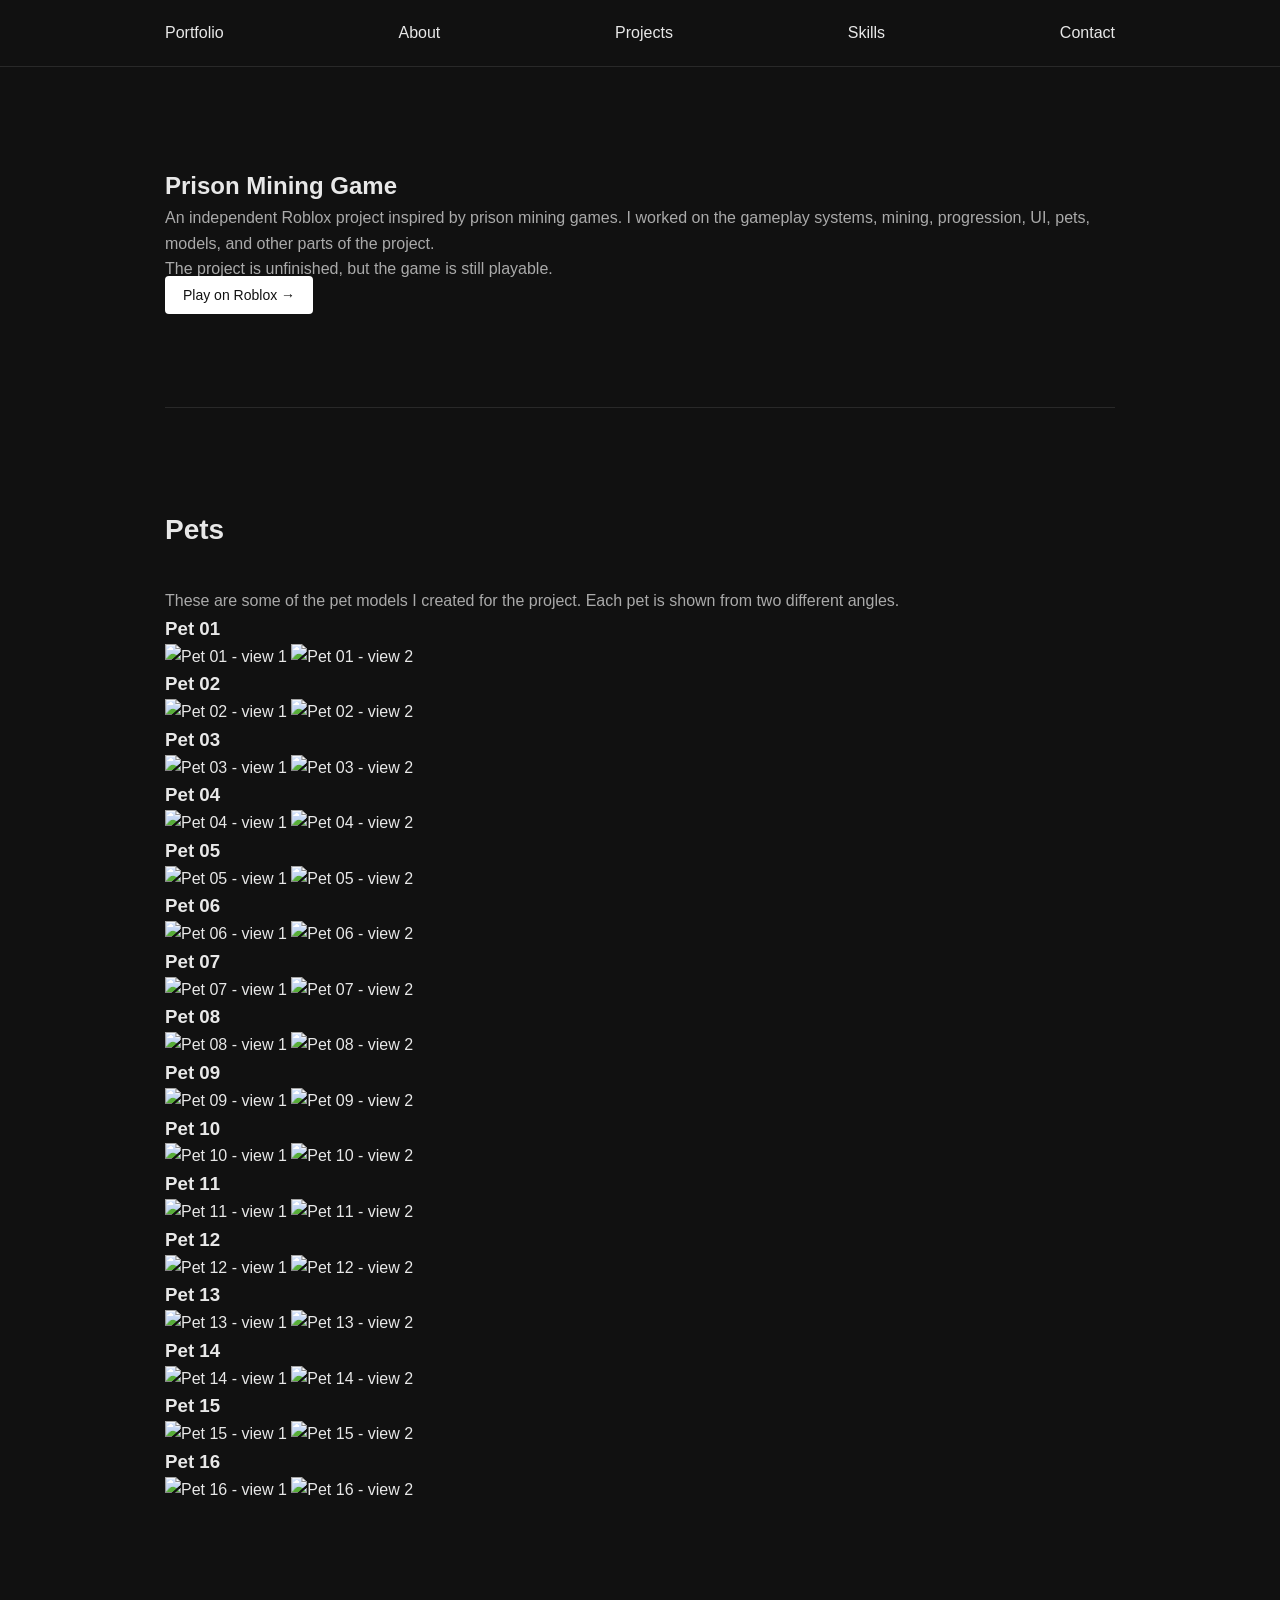
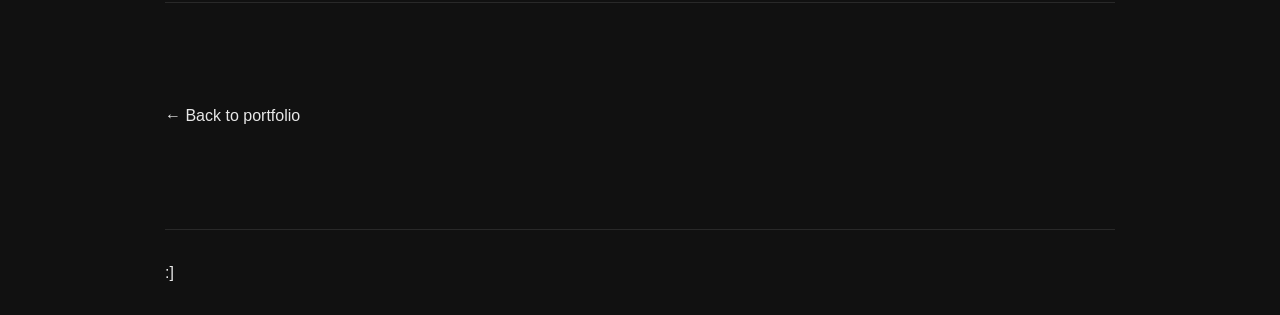
==== roblox.html @ 3dea2d11 "added roblox.html" ====
<!DOCTYPE html>
<html lang="en">
<head>
    <meta charset="UTF-8">
    <meta name="viewport" content="width=device-width, initial-scale=1.0">
    <title>Roblox Project - Aaron</title>
    <link rel="stylesheet" href="style.css">
</head>

<body>

    <header>
        <nav>
            <a href="index.html">Portfolio</a>
            <a href="index.html#about">About</a>
            <a href="index.html#projects">Projects</a>
            <a href="index.html#skills">Skills</a>
            <a href="index.html#contact">Contact</a>
        </nav>
    </header>

    <main>

        <section class="project-page">
            <h1>Prison Mining Game</h1>

            <p>
                An independent Roblox project inspired by prison mining games.
                I worked on the gameplay systems, mining, progression, UI,
                pets, models, and other parts of the project.
            </p>

            <p>
                The project is unfinished, but the game is still playable.
            </p>

            <a
                href="https://ro.blox.com/Ebh5?af_dp=roblox%3A%2F%2Fnavigation%2Fgame_details%3FgameId%3D10768466064&af_web_dp=https%3A%2F%2Fwww.roblox.com%2Fgames%2F115770962165833"
                target="_blank"
                rel="noopener noreferrer"
                class="button"
            >
                Play on Roblox →
            </a>
        </section>


        <!-- PETS -->

        <section id="pets">
            <h2>Pets</h2>

            <p>
                These are some of the pet models I created for the project.
                Each pet is shown from two different angles.
            </p>

            <div class="pet-gallery">

                <article class="pet-card">
                    <h3>Pet 01</h3>
                    <div class="pet-images">
                        <img src="images/roblox/pets/petModel1a.png" alt="Pet 01 - view 1">
                        <img src="images/roblox/pets/petModel1b.png" alt="Pet 01 - view 2">
                    </div>
                </article>

                <article class="pet-card">
                    <h3>Pet 02</h3>
                    <div class="pet-images">
                        <img src="images/roblox/pets/petModel2a.png" alt="Pet 02 - view 1">
                        <img src="images/roblox/pets/petModel2b.png" alt="Pet 02 - view 2">
                    </div>
                </article>

                <article class="pet-card">
                    <h3>Pet 03</h3>
                    <div class="pet-images">
                        <img src="images/roblox/pets/petModel3a.png" alt="Pet 03 - view 1">
                        <img src="images/roblox/pets/petModel3b.png" alt="Pet 03 - view 2">
                    </div>
                </article>

                <article class="pet-card">
                    <h3>Pet 04</h3>
                    <div class="pet-images">
                        <img src="images/roblox/pets/petModel4a.png" alt="Pet 04 - view 1">
                        <img src="images/roblox/pets/petModel4b.png" alt="Pet 04 - view 2">
                    </div>
                </article>

                <article class="pet-card">
                    <h3>Pet 05</h3>
                    <div class="pet-images">
                        <img src="images/roblox/pets/petModel5a.png" alt="Pet 05 - view 1">
                        <img src="images/roblox/pets/petModel5b.png" alt="Pet 05 - view 2">
                    </div>
                </article>

                <article class="pet-card">
                    <h3>Pet 06</h3>
                    <div class="pet-images">
                        <img src="images/roblox/pets/petModel6a.png" alt="Pet 06 - view 1">
                        <img src="images/roblox/pets/petModel6b.png" alt="Pet 06 - view 2">
                    </div>
                </article>

                <article class="pet-card">
                    <h3>Pet 07</h3>
                    <div class="pet-images">
                        <img src="images/roblox/pets/petModel7a.png" alt="Pet 07 - view 1">
                        <img src="images/roblox/pets/petModel7b.png" alt="Pet 07 - view 2">
                    </div>
                </article>

                <article class="pet-card">
                    <h3>Pet 08</h3>
                    <div class="pet-images">
                        <img src="images/roblox/pets/petModel8a.png" alt="Pet 08 - view 1">
                        <img src="images/roblox/pets/petModel8b.png" alt="Pet 08 - view 2">
                    </div>
                </article>

                <article class="pet-card">
                    <h3>Pet 09</h3>
                    <div class="pet-images">
                        <img src="images/roblox/pets/petModel9a.png" alt="Pet 09 - view 1">
                        <img src="images/roblox/pets/petModel9b.png" alt="Pet 09 - view 2">
                    </div>
                </article>

                <article class="pet-card">
                    <h3>Pet 10</h3>
                    <div class="pet-images">
                        <img src="images/roblox/pets/petModel10a.png" alt="Pet 10 - view 1">
                        <img src="images/roblox/pets/petModel10b.png" alt="Pet 10 - view 2">
                    </div>
                </article>

                <article class="pet-card">
                    <h3>Pet 11</h3>
                    <div class="pet-images">
                        <img src="images/roblox/pets/petModel11a.png" alt="Pet 11 - view 1">
                        <img src="images/roblox/pets/petModel11b.png" alt="Pet 11 - view 2">
                    </div>
                </article>

                <article class="pet-card">
                    <h3>Pet 12</h3>
                    <div class="pet-images">
                        <img src="images/roblox/pets/petModel12a.png" alt="Pet 12 - view 1">
                        <img src="images/roblox/pets/petModel12b.png" alt="Pet 12 - view 2">
                    </div>
                </article>

                <article class="pet-card">
                    <h3>Pet 13</h3>
                    <div class="pet-images">
                        <img src="images/roblox/pets/petModel13a.png" alt="Pet 13 - view 1">
                        <img src="images/roblox/pets/petModel13b.png" alt="Pet 13 - view 2">
                    </div>
                </article>

                <article class="pet-card">
                    <h3>Pet 14</h3>
                    <div class="pet-images">
                        <img src="images/roblox/pets/petModel14a.png" alt="Pet 14 - view 1">
                        <img src="images/roblox/pets/petModel14b.png" alt="Pet 14 - view 2">
                    </div>
                </article>

                <article class="pet-card">
                    <h3>Pet 15</h3>
                    <div class="pet-images">
                        <img src="images/roblox/pets/petModel15a.png" alt="Pet 15 - view 1">
                        <img src="images/roblox/pets/petModel15b.png" alt="Pet 15 - view 2">
                    </div>
                </article>

                <article class="pet-card">
                    <h3>Pet 16</h3>
                    <div class="pet-images">
                        <img src="images/roblox/pets/petModel16a.png" alt="Pet 16 - view 1">
                        <img src="images/roblox/pets/petModel16b.png" alt="Pet 16 - view 2">
                    </div>
                </article>

            </div>
        </section>

        <section class="back-link">
            <a href="index.html">← Back to portfolio</a>
        </section>

    </main>

    <footer>
        :]
    </footer>

</body>
</html>
---- style.css ----
* {
    box-sizing: border-box;
    margin: 0;
    padding: 0;
}

html {
    scroll-behavior: smooth;
}

body {
    background: #111;
    color: #e8e8e8;
    font-family: Arial, sans-serif;
    line-height: 1.6;
}

a {
    color: inherit;
    text-decoration: none;
}


/* NAVIGATION */

header {
    border-bottom: 1px solid #292929;
}

nav {
    max-width: 1000px;
    margin: auto;
    padding: 20px 25px;

    display: flex;
    justify-content: space-between;
    align-items: center;
}

.logo {
    font-size: 20px;
    font-weight: bold;
}

.nav-links {
    display: flex;
    gap: 25px;
}

.nav-links a {
    color: #aaa;
    font-size: 14px;
}

.nav-links a:hover {
    color: white;
}


/* GENERAL */

main {
    max-width: 1000px;
    margin: auto;
    padding: 0 25px;
}

section {
    padding: 100px 0;
    border-bottom: 1px solid #292929;
}

h2 {
    font-size: 28px;
    margin-bottom: 35px;
}

p {
    color: #aaa;
}


/* HERO */

.hero {
    min-height: 650px;

    display: flex;
    flex-direction: column;
    justify-content: center;

    border-bottom: 1px solid #292929;
}

.hero-content {
    display: flex;
    align-items: center;
    justify-content: space-between;
    gap: 60px;
}

.profile-picture {
    width: 220px;
    height: 220px;

    object-fit: cover;

    border-radius: 50%;
}

.small-title {
    color: #777;
    font-size: 13px;
    letter-spacing: 2px;
    margin-bottom: 15px;
}

.hero h1 {
    font-size: 64px;
    line-height: 1.1;
    margin-bottom: 25px;
}

.intro {
    max-width: 600px;
    font-size: 19px;
}

.buttons {
    display: flex;
    gap: 12px;
    margin-top: 35px;
}

.button {
    background: white;
    color: #111;

    padding: 11px 18px;
    border-radius: 4px;

    font-size: 14px;
}

.button.secondary {
    background: transparent;
    color: white;
    border: 1px solid #444;
}

.button:hover {
    opacity: 0.8;
}


/* ABOUT */

#about p {
    max-width: 700px;
    margin-bottom: 18px;
}


/* PROJECTS */

.projects {
    display: grid;
    grid-template-columns: 1fr 1fr;
    gap: 15px;
}

.project {
    border: 1px solid #292929;
    padding: 25px;
    min-height: 260px;

    display: flex;
    flex-direction: column;
}

.project:hover {
    border-color: #555;
}

.project-top {
    display: flex;
    justify-content: space-between;

    color: #666;
    font-size: 12px;
    margin-bottom: 40px;
}

.project h3 {
    font-size: 21px;
    margin-bottom: 12px;
}

.project p {
    font-size: 14px;
}

.project-links {
    margin-top: auto;
    padding-top: 25px;
}

.project-links a {
    font-size: 14px;
    color: white;
}

.project-links a:hover {
    text-decoration: underline;
}


/* SKILLS */

.skills-list {
    display: grid;
    grid-template-columns: repeat(3, 1fr);
    gap: 30px;
}

.skills-list h3 {
    font-size: 16px;
    margin-bottom: 10px;
}

.skills-list p {
    font-size: 14px;
}


/* EDUCATION */

.education-item {
    display: flex;
    justify-content: space-between;
    align-items: center;

    border: 1px solid #292929;
    padding: 25px;
}

.education-item h3 {
    margin-bottom: 5px;
}

.education-item span {
    color: #777;
    font-size: 14px;
}


/* CONTACT */

.contact-links {
    display: flex;
    gap: 25px;
    margin-top: 25px;
}

.contact-links a {
    color: #aaa;
}

.contact-links a:hover {
    color: white;
}


/* FOOTER */

footer {
    max-width: 1000px;
    margin: auto;
    padding: 30px 25px;
}

footer p {
    font-size: 13px;
    color: #555;
}


/* MOBILE */

@media (max-width: 700px) {

    .nav-links {
        display: none;
    }

    .hero {
        min-height: 550px;
    }

    .hero h1 {
        font-size: 45px;
    }

    .projects {
        grid-template-columns: 1fr;
    }

    .skills-list {
        grid-template-columns: 1fr;
    }

    .education-item {
        flex-direction: column;
        align-items: flex-start;
        gap: 10px;
    }

    .project-page {
    max-width: 900px;
    margin: 0 auto;
    padding: 80px 20px 40px;
}

.project-page h1 {
    margin-bottom: 20px;
}

.project-page p {
    max-width: 700px;
    line-height: 1.7;
}

.button {
    display: inline-block;
    margin-top: 20px;
    padding: 10px 18px;
    border: 1px solid #555;
    border-radius: 5px;
    text-decoration: none;
}

#pets {
    max-width: 1100px;
    margin: 0 auto;
    padding: 40px 20px 80px;
}

#pets > p {
    margin-bottom: 30px;
}

.pet-gallery {
    display: grid;
    grid-template-columns: repeat(2, 1fr);
    gap: 25px;
}

.pet-card {
    padding: 20px;
    border: 1px solid #333;
    border-radius: 8px;
}

.pet-card h3 {
    margin-top: 0;
    margin-bottom: 15px;
}

.pet-images {
    display: grid;
    grid-template-columns: 1fr 1fr;
    gap: 10px;
}

.pet-images img {
    width: 100%;
    display: block;
    border-radius: 5px;
}

.back-link {
    text-align: center;
    padding-bottom: 60px;
}

@media (max-width: 700px) {
    .pet-gallery {
        grid-template-columns: 1fr;
    }

    .pet-images {
        gap: 8px;
    }
}

}
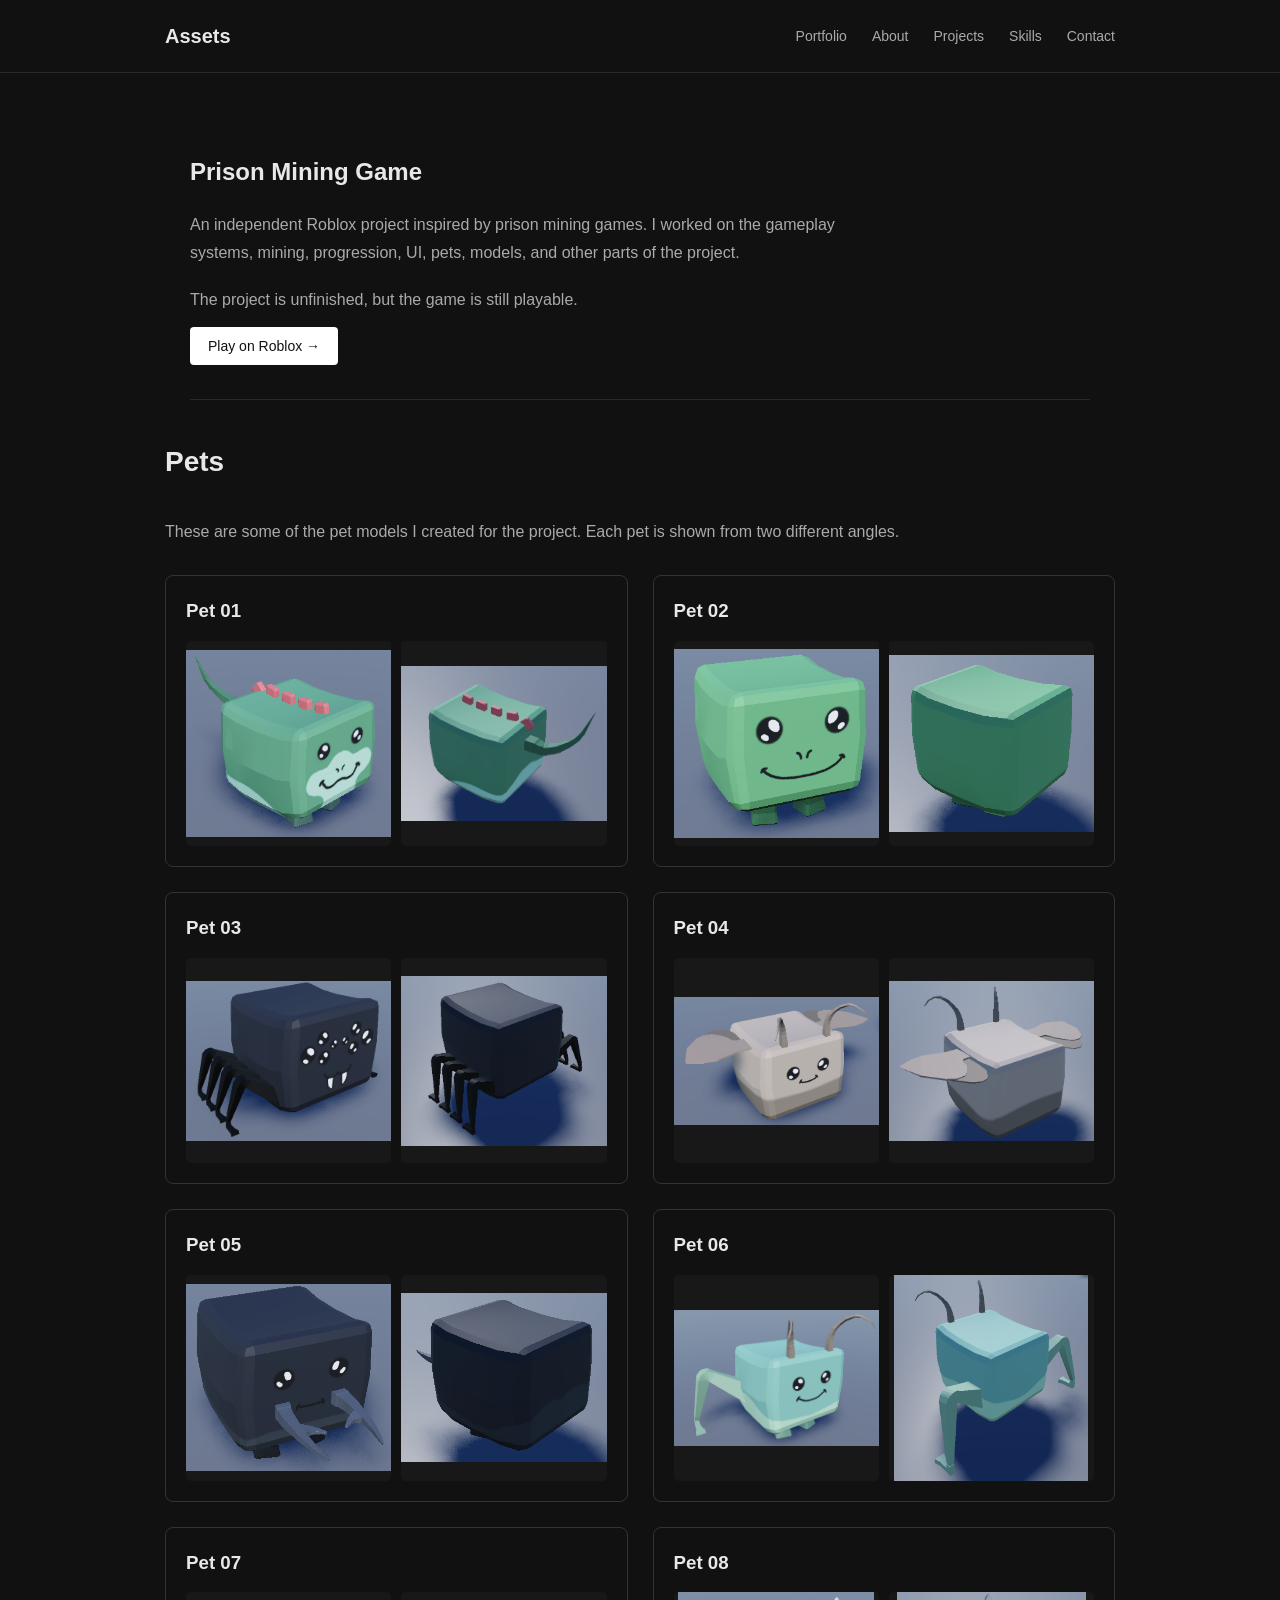
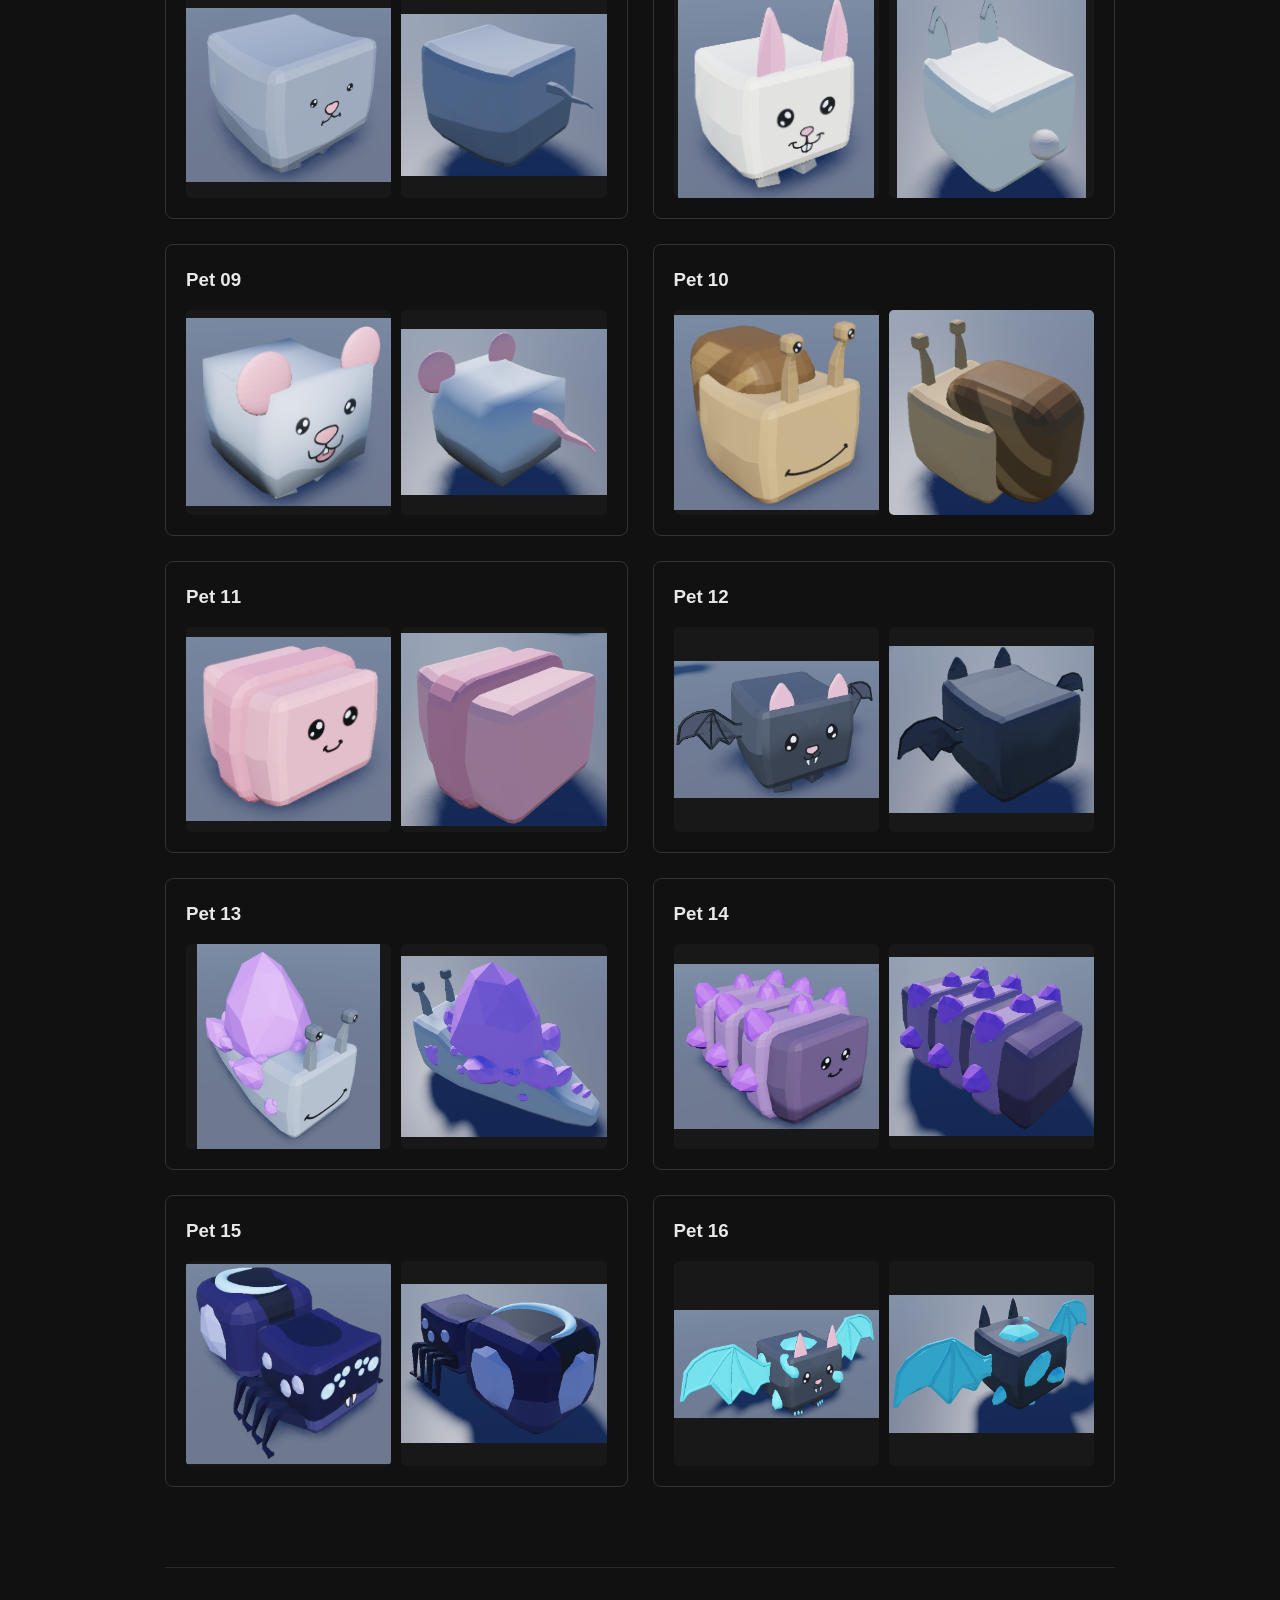
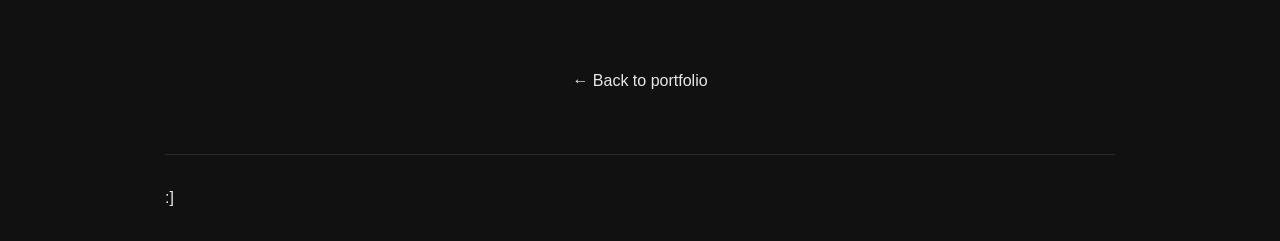
==== commit 73962e6a: "index + css fix" ====
--- a/roblox.html
+++ b/roblox.html
@@ -10,14 +10,18 @@
 <body>
 
     <header>
-        <nav>
+    <nav>
+        <a href="index.html" class="logo">Assets</a>
+
+        <div class="nav-links">
             <a href="index.html">Portfolio</a>
             <a href="index.html#about">About</a>
             <a href="index.html#projects">Projects</a>
             <a href="index.html#skills">Skills</a>
             <a href="index.html#contact">Contact</a>
-        </nav>
-    </header>
+        </div>
+    </nav>
+</header>
 
     <main>
 
--- a/style.css
+++ b/style.css
@@ -285,6 +285,72 @@
 }
 
 
+/* ROBLOX PROJECT PAGE */
+
+.project-page {
+    max-width: 900px;
+    margin: 0 auto;
+    padding: 80px 0 40px;
+}
+
+.project-page h1 {
+    margin-bottom: 20px;
+}
+
+.project-page p {
+    max-width: 700px;
+    line-height: 1.7;
+    margin-bottom: 20px;
+}
+
+#pets {
+    max-width: 1000px;
+    margin: 0 auto;
+    padding: 40px 0 80px;
+}
+
+#pets > p {
+    margin-bottom: 30px;
+}
+
+.pet-gallery {
+    display: grid;
+    grid-template-columns: repeat(2, 1fr);
+    gap: 25px;
+}
+
+.pet-card {
+    padding: 20px;
+    border: 1px solid #333;
+    border-radius: 8px;
+}
+
+.pet-card h3 {
+    margin-top: 0;
+    margin-bottom: 15px;
+}
+
+.pet-images {
+    display: grid;
+    grid-template-columns: 1fr 1fr;
+    gap: 10px;
+}
+
+.pet-images img {
+    width: 100%;
+    aspect-ratio: 1 / 1;
+    object-fit: contain;
+    display: block;
+    border-radius: 5px;
+    background: #181818;
+}
+
+.back-link {
+    text-align: center;
+    padding-bottom: 60px;
+}
+
+
 /* MOBILE */
 
 @media (max-width: 700px) {
@@ -315,75 +381,6 @@
         gap: 10px;
     }
 
-    .project-page {
-    max-width: 900px;
-    margin: 0 auto;
-    padding: 80px 20px 40px;
-}
-
-.project-page h1 {
-    margin-bottom: 20px;
-}
-
-.project-page p {
-    max-width: 700px;
-    line-height: 1.7;
-}
-
-.button {
-    display: inline-block;
-    margin-top: 20px;
-    padding: 10px 18px;
-    border: 1px solid #555;
-    border-radius: 5px;
-    text-decoration: none;
-}
-
-#pets {
-    max-width: 1100px;
-    margin: 0 auto;
-    padding: 40px 20px 80px;
-}
-
-#pets > p {
-    margin-bottom: 30px;
-}
-
-.pet-gallery {
-    display: grid;
-    grid-template-columns: repeat(2, 1fr);
-    gap: 25px;
-}
-
-.pet-card {
-    padding: 20px;
-    border: 1px solid #333;
-    border-radius: 8px;
-}
-
-.pet-card h3 {
-    margin-top: 0;
-    margin-bottom: 15px;
-}
-
-.pet-images {
-    display: grid;
-    grid-template-columns: 1fr 1fr;
-    gap: 10px;
-}
-
-.pet-images img {
-    width: 100%;
-    display: block;
-    border-radius: 5px;
-}
-
-.back-link {
-    text-align: center;
-    padding-bottom: 60px;
-}
-
-@media (max-width: 700px) {
     .pet-gallery {
         grid-template-columns: 1fr;
     }
@@ -391,6 +388,5 @@
     .pet-images {
         gap: 8px;
     }
-}
 
 }
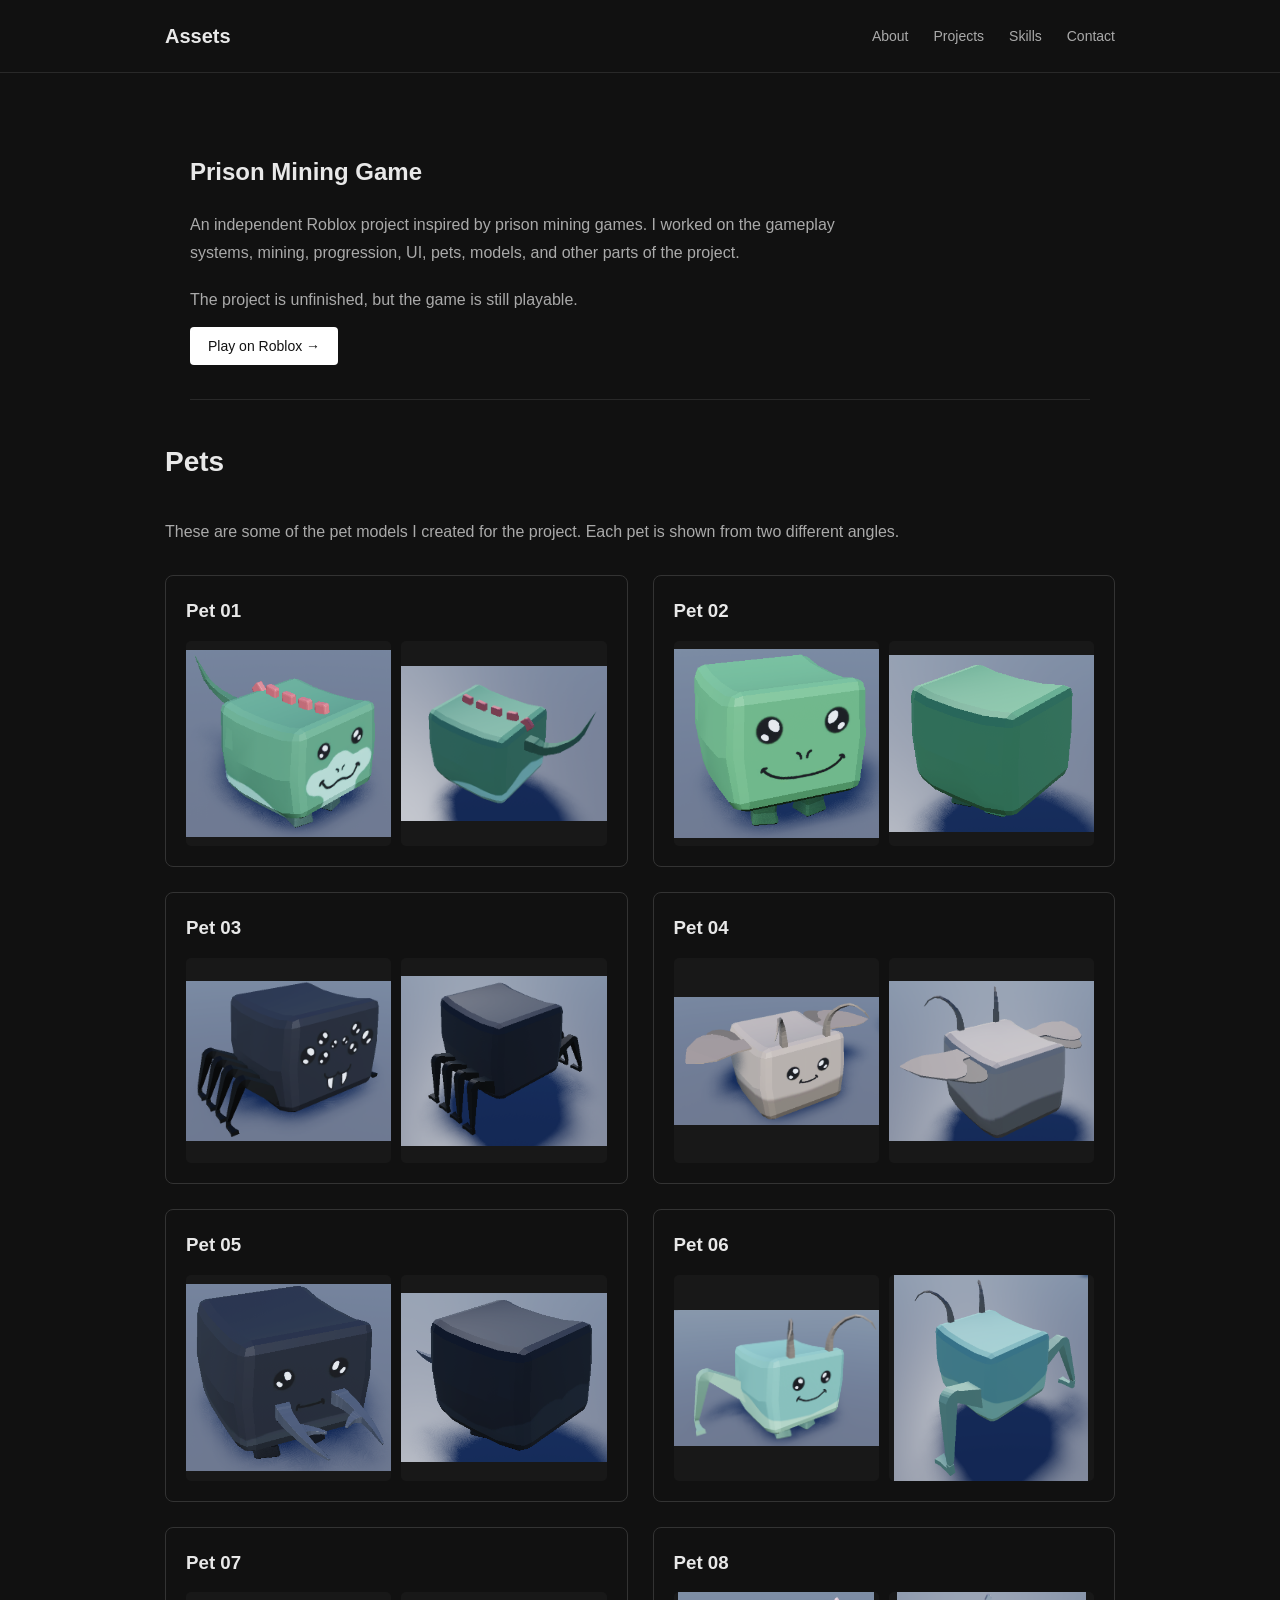
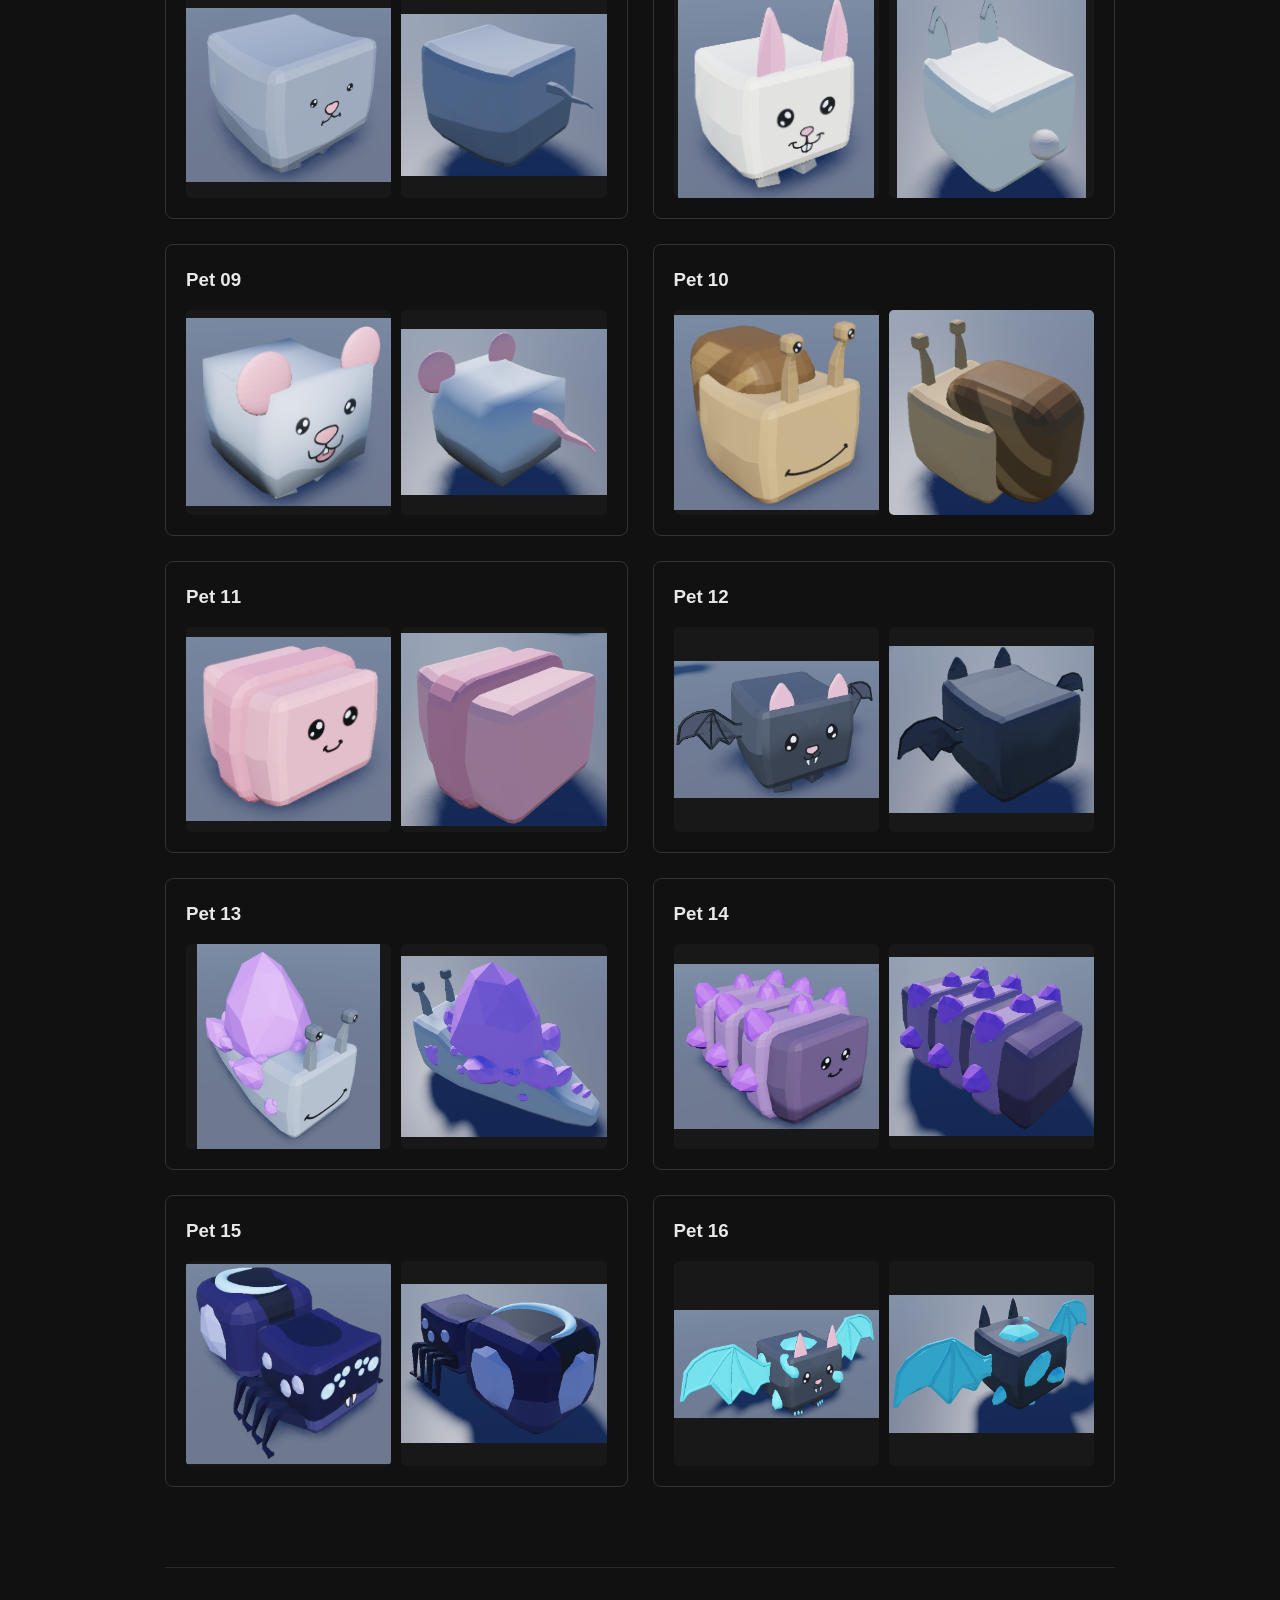
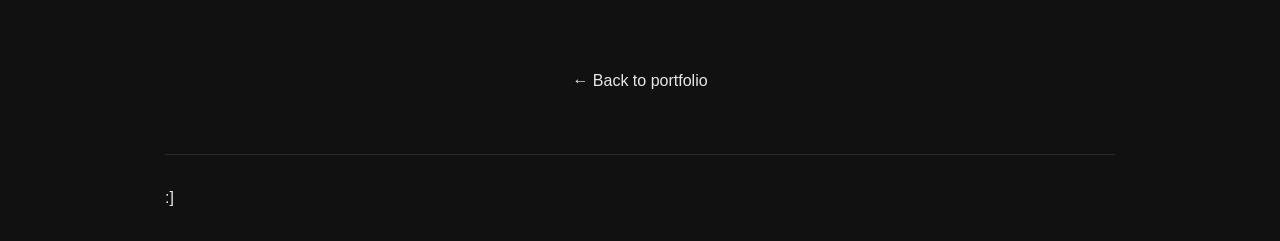
==== commit 3845c84b: "fix maybe" ====
--- a/roblox.html
+++ b/roblox.html
@@ -10,18 +10,17 @@
 <body>
 
     <header>
-    <nav>
-        <a href="index.html" class="logo">Assets</a>
-
-        <div class="nav-links">
-            <a href="index.html">Portfolio</a>
-            <a href="index.html#about">About</a>
-            <a href="index.html#projects">Projects</a>
-            <a href="index.html#skills">Skills</a>
-            <a href="index.html#contact">Contact</a>
-        </div>
-    </nav>
-</header>
+        <nav>
+            <a href="index.html" class="logo">Assets</a>
+
+            <div class="nav-links">
+                <a href="index.html#about">About</a>
+                <a href="index.html#projects">Projects</a>
+                <a href="index.html#skills">Skills</a>
+                <a href="index.html#contact">Contact</a>
+            </div>
+        </nav>
+    </header>
 
     <main>
 
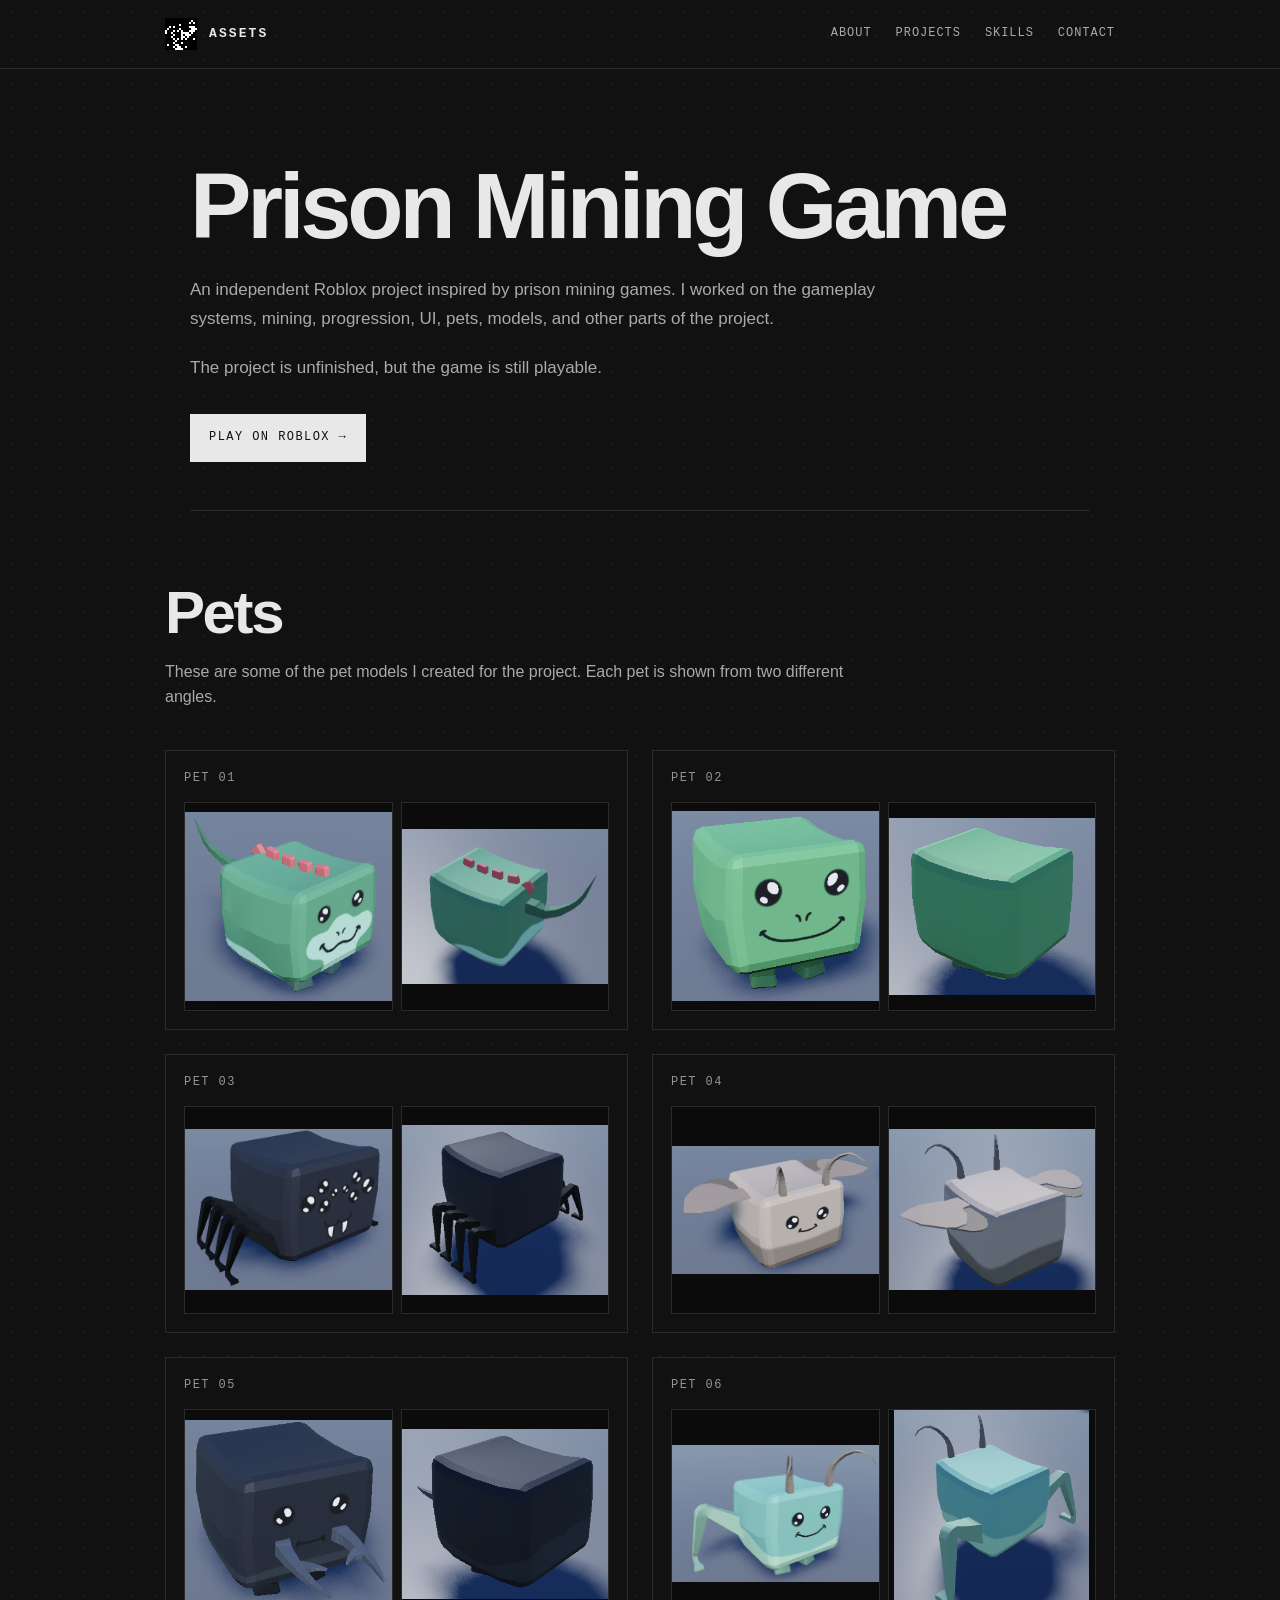
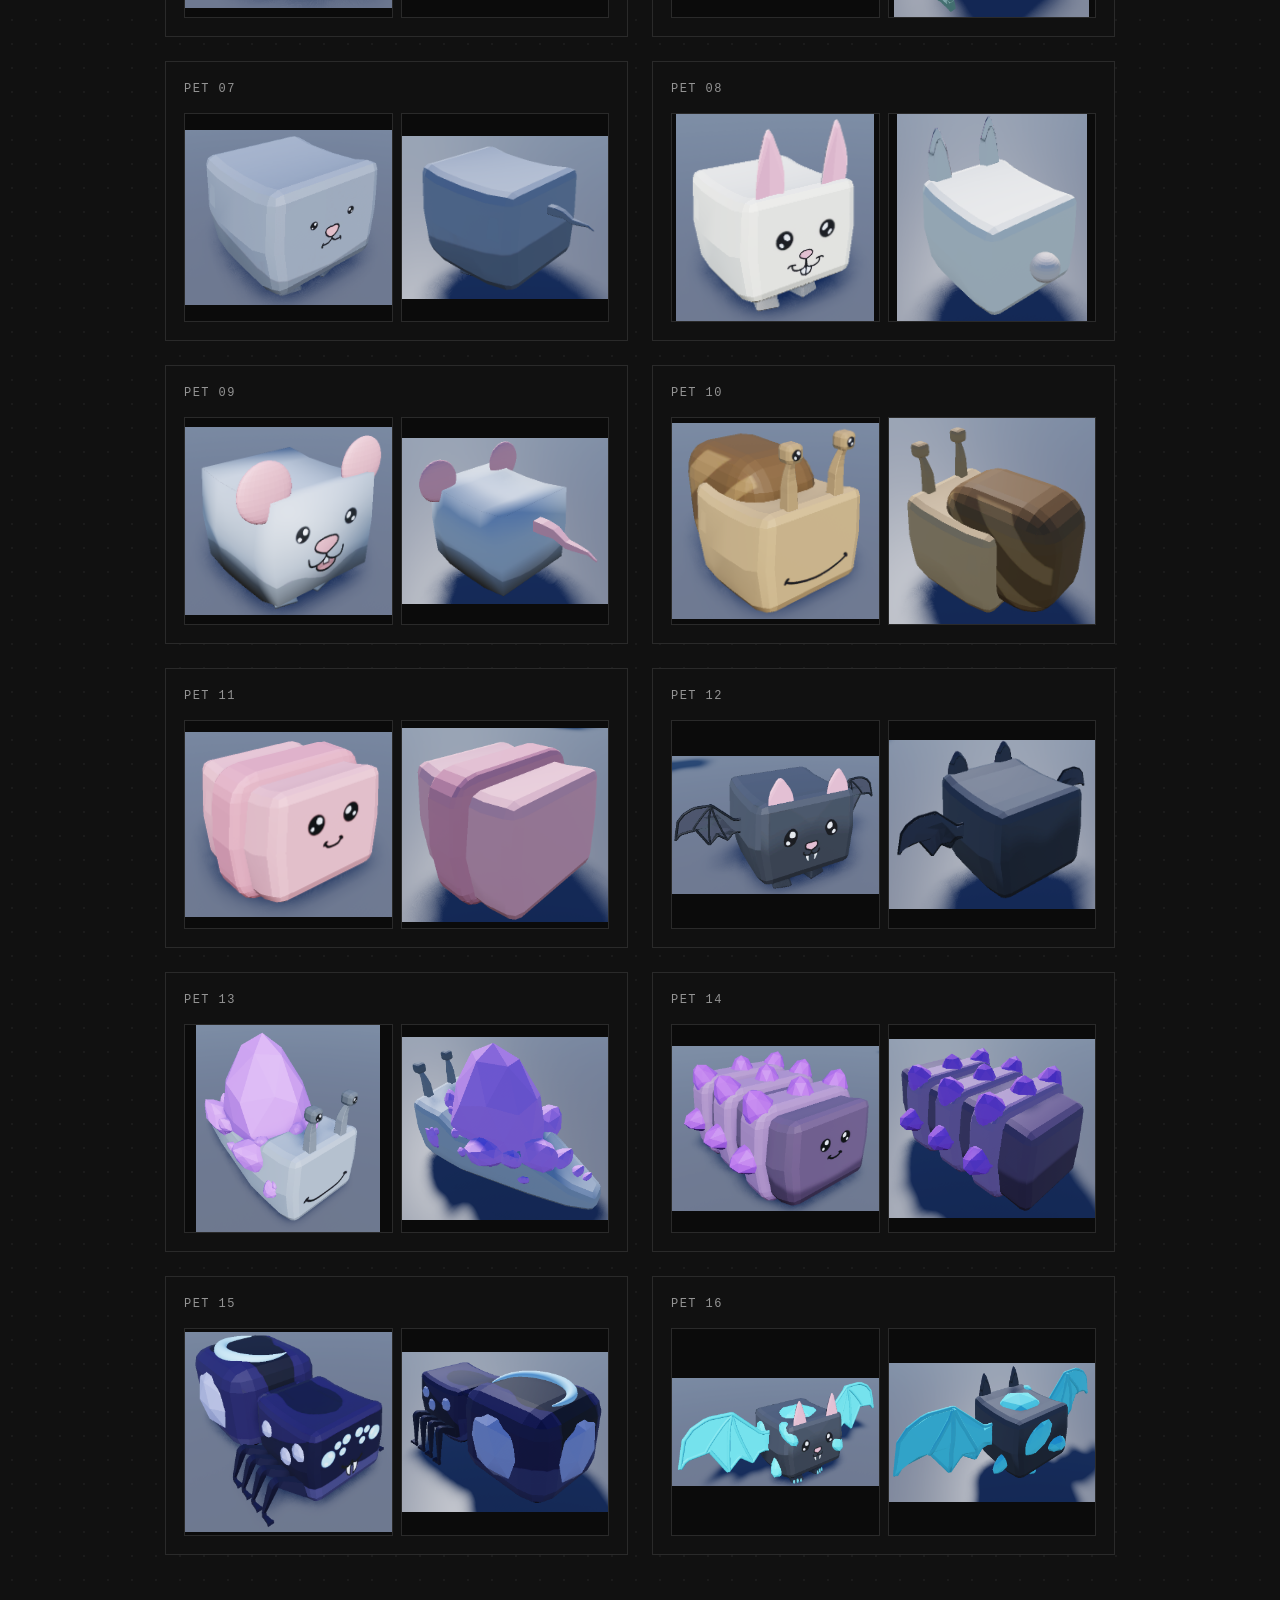
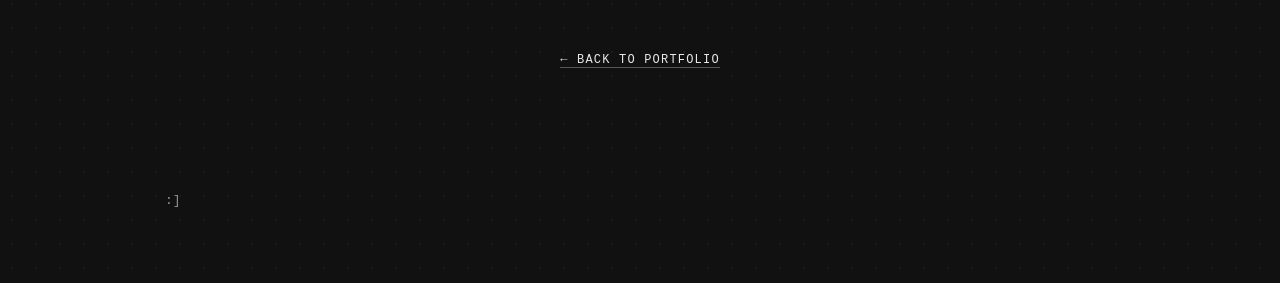
==== commit 82bf2bd0: "redesign as a seeded generative score Co-Authored-By: Claude Opus 5.5 <noreply@anthropic.com>" ====
--- a/roblox.html
+++ b/roblox.html
@@ -4,14 +4,18 @@
     <meta charset="UTF-8">
     <meta name="viewport" content="width=device-width, initial-scale=1.0">
     <title>Roblox Project - Aaron</title>
+    <script>document.documentElement.classList.add("js");</script>
     <link rel="stylesheet" href="style.css">
 </head>
 
 <body>
 
-    <header>
+    <header class="masthead">
         <nav>
-            <a href="index.html" class="logo">Assets</a>
+            <a href="index.html" class="logo">
+                <canvas class="sigil" width="16" height="16" aria-hidden="true"></canvas>
+                <span>Assets</span>
+            </a>
 
             <div class="nav-links">
                 <a href="index.html#about">About</a>
@@ -201,5 +205,7 @@
         :]
     </footer>
 
+    <script src="identity.js"></script>
+
 </body>
 </html>
--- a/style.css
+++ b/style.css
@@ -1,3 +1,24 @@
+/*
+ * SEED INSTRUMENT
+ * A monochrome score: big grotesque type, small monospace annotations,
+ * hairlines, and 1-bit graphics drawn by identity.js from one seed per visit.
+ */
+
+:root {
+    --bg: #111;
+    --fg: #e8e8e8;
+    --muted: #aaa;
+    --faint: #949494;   /* smallest text colour: 6.2:1 on --bg */
+    --line: #2a2a2a;
+    --line-strong: #555;
+
+    --mono: ui-monospace, "Cascadia Mono", "SF Mono", Menlo, Consolas, "Liberation Mono", monospace;
+    --sans: "Helvetica Neue", Helvetica, Arial, sans-serif;
+
+    --wrap: 1000px;
+    --gutter: 25px;
+}
+
 * {
     box-sizing: border-box;
     margin: 0;
@@ -8,11 +29,15 @@
     scroll-behavior: smooth;
 }
 
+/* Score paper: a faint dot grid, never brighter than #1a1a1a. */
 body {
-    background: #111;
-    color: #e8e8e8;
-    font-family: Arial, sans-serif;
+    background-color: var(--bg);
+    background-image: radial-gradient(rgba(255, 255, 255, 0.045) 1px, transparent 1.3px);
+    background-size: 24px 24px;
+    color: var(--fg);
+    font-family: var(--sans);
     line-height: 1.6;
+    -webkit-font-smoothing: antialiased;
 }
 
 a {
@@ -20,105 +45,155 @@
     text-decoration: none;
 }
 
-
-/* NAVIGATION */
-
-header {
-    border-bottom: 1px solid #292929;
+p {
+    color: var(--muted);
+}
+
+::selection {
+    background: var(--fg);
+    color: var(--bg);
+}
+
+:focus-visible {
+    outline: 2px solid var(--fg);
+    outline-offset: 3px;
+}
+
+.skip-link {
+    position: absolute;
+    z-index: 10;
+    top: 8px;
+    left: 8px;
+    padding: 8px 12px;
+    background: var(--fg);
+    color: var(--bg);
+    font-family: var(--mono);
+    font-size: 12px;
+    transform: translateY(-200%);
+}
+
+.skip-link:focus {
+    transform: none;
+}
+
+.wrap {
+    max-width: var(--wrap);
+    margin: 0 auto;
+    padding: 0 var(--gutter);
+}
+
+.idx {
+    font-family: var(--mono);
+    font-size: 12px;
+    letter-spacing: 0.08em;
+    color: var(--faint);
+}
+
+
+/* MASTHEAD */
+
+.masthead {
+    border-bottom: 1px solid var(--line);
 }
 
 nav {
-    max-width: 1000px;
+    max-width: var(--wrap);
     margin: auto;
-    padding: 20px 25px;
-
-    display: flex;
+    padding: 18px var(--gutter);
+
+    display: flex;
+    flex-wrap: wrap;
     justify-content: space-between;
     align-items: center;
+    gap: 12px 24px;
 }
 
 .logo {
-    font-size: 20px;
-    font-weight: bold;
+    display: inline-flex;
+    align-items: center;
+    gap: 12px;
+
+    font-family: var(--mono);
+    font-size: 13px;
+    font-weight: 700;
+    letter-spacing: 0.16em;
+    text-transform: uppercase;
+}
+
+.sigil {
+    display: block;
+    width: 32px;
+    height: 32px;
+    background: #000;
+    image-rendering: pixelated;
 }
 
 .nav-links {
     display: flex;
-    gap: 25px;
+    flex-wrap: wrap;
+    gap: 6px 24px;
+
+    font-family: var(--mono);
+    font-size: 12px;
+    letter-spacing: 0.08em;
+    text-transform: uppercase;
 }
 
 .nav-links a {
-    color: #aaa;
-    font-size: 14px;
+    color: var(--muted);
 }
 
 .nav-links a:hover {
-    color: white;
-}
-
-
-/* GENERAL */
-
-main {
-    max-width: 1000px;
-    margin: auto;
-    padding: 0 25px;
-}
-
-section {
-    padding: 100px 0;
-    border-bottom: 1px solid #292929;
-}
-
-h2 {
-    font-size: 28px;
-    margin-bottom: 35px;
-}
-
-p {
-    color: #aaa;
+    color: var(--fg);
+}
+
+.nav-links .idx {
+    margin-right: 7px;
+    font-size: 11px;
 }
 
 
 /* HERO */
 
 .hero {
+    position: relative;
+    isolation: isolate;
     min-height: 650px;
+    padding: 72px 0 40px;
 
     display: flex;
     flex-direction: column;
     justify-content: center;
 
-    border-bottom: 1px solid #292929;
-}
-
-.hero-content {
-    display: flex;
+    border-bottom: 1px solid var(--line);
+    overflow: hidden;
+}
+
+.hero-grid {
+    width: 100%;
+
+    display: grid;
+    grid-template-columns: minmax(0, 1fr) 230px;
     align-items: center;
-    justify-content: space-between;
     gap: 60px;
 }
 
-.profile-picture {
-    width: 220px;
-    height: 220px;
-
-    object-fit: cover;
-
-    border-radius: 50%;
-}
-
 .small-title {
-    color: #777;
-    font-size: 13px;
-    letter-spacing: 2px;
-    margin-bottom: 15px;
+    margin-bottom: 20px;
+
+    font-family: var(--mono);
+    font-size: 12px;
+    letter-spacing: 0.3em;
+    color: var(--faint);
 }
 
 .hero h1 {
-    font-size: 64px;
-    line-height: 1.1;
-    margin-bottom: 25px;
+    margin-bottom: 30px;
+
+    font-size: clamp(52px, 9vw, 128px);
+    font-weight: 700;
+    line-height: 0.88;
+    letter-spacing: -0.045em;
 }
 
 .intro {
@@ -128,72 +203,394 @@
 
 .buttons {
     display: flex;
+    flex-wrap: wrap;
     gap: 12px;
-    margin-top: 35px;
+    margin-top: 36px;
 }
 
 .button {
-    background: white;
-    color: #111;
-
-    padding: 11px 18px;
-    border-radius: 4px;
-
-    font-size: 14px;
+    display: inline-block;
+    padding: 13px 18px;
+
+    background: var(--fg);
+    color: var(--bg);
+    border: 1px solid var(--fg);
+
+    font-family: var(--mono);
+    font-size: 12px;
+    letter-spacing: 0.12em;
+    text-transform: uppercase;
+
+    transition: background 150ms ease, color 150ms ease, border-color 150ms ease;
+}
+
+.button:hover {
+    background: var(--bg);
+    color: var(--fg);
 }
 
 .button.secondary {
-    background: transparent;
-    color: white;
-    border: 1px solid #444;
-}
-
-.button:hover {
-    opacity: 0.8;
+    background: var(--bg);
+    color: var(--fg);
+    border-color: var(--line-strong);
+}
+
+.button.secondary:hover {
+    border-color: var(--fg);
+}
+
+/* Roll: a short misregistration on the headline. */
+.hero h1.is-rolling {
+    animation: misregister 320ms steps(4) 1;
+}
+
+@keyframes misregister {
+    0%   { transform: translateX(0);    clip-path: inset(0 0 0 0); }
+    25%  { transform: translateX(-4px); clip-path: inset(0 0 55% 0); }
+    50%  { transform: translateX(5px);  clip-path: inset(40% 0 0 0); }
+    75%  { transform: translateX(-2px); clip-path: inset(0 0 20% 0); }
+    100% { transform: translateX(0);    clip-path: inset(0 0 0 0); }
+}
+
+
+/* Portrait: the photo, re-printed as 1-bit by identity.js. Hover for the original. */
+
+.portrait {
+    justify-self: end;
+    width: 230px;
+}
+
+.portrait-frame {
+    position: relative;
+    aspect-ratio: 230 / 330;
+    padding: 6px;
+    background: #000;
+    border: 1px solid var(--fg);
+}
+
+/* A second, offset frame: a print slightly out of register. */
+.portrait-frame::after {
+    content: "";
+    position: absolute;
+    z-index: -1;
+    inset: -1px;
+    border: 1px solid var(--line-strong);
+    transform: translate(10px, 10px);
+}
+
+.profile-picture {
+    display: block;
+    width: 100%;
+    height: 100%;
+    object-fit: cover;
+    object-position: center 38%;
+    transition: opacity 300ms ease;
+}
+
+.portrait-dither {
+    position: absolute;
+    top: 6px;
+    left: 6px;
+    width: calc(100% - 12px);
+    height: calc(100% - 12px);
+    image-rendering: pixelated;
+    transition: opacity 300ms ease;
+}
+
+.portrait-frame.is-dithered .profile-picture {
+    opacity: 0;
+}
+
+.portrait-frame.is-dithered:hover .profile-picture {
+    opacity: 1;
+}
+
+.portrait-frame.is-dithered:hover .portrait-dither {
+    opacity: 0;
+}
+
+.portrait figcaption {
+    display: flex;
+    justify-content: space-between;
+    margin-top: 16px;
+
+    font-family: var(--mono);
+    font-size: 11px;
+    letter-spacing: 0.08em;
+    text-transform: uppercase;
+    color: var(--faint);
+}
+
+
+/* Readout: the instrument panel. */
+
+.readout {
+    width: 100%;
+    margin-top: 64px;
+
+    display: flex;
+    flex-wrap: wrap;
+    align-items: center;
+    gap: 10px 14px;
+
+    font-family: var(--mono);
+    font-size: 11px;
+    letter-spacing: 0.06em;
+    color: var(--faint);
+}
+
+.readout[hidden] {
+    display: none;
+}
+
+.identity-roll {
+    flex: none;
+    padding: 7px 12px;
+
+    background: var(--bg);
+    color: #ddd;
+    border: 1px solid var(--line-strong);
+
+    font: inherit;
+    text-transform: uppercase;
+    letter-spacing: 0.1em;
+    cursor: pointer;
+}
+
+.identity-roll:hover {
+    color: #fff;
+    border-color: var(--fg);
+}
+
+.identity-seed,
+.readout-data {
+    min-width: 0;
+    padding: 2px 6px;
+    background: rgba(17, 17, 17, 0.88);
+    white-space: nowrap;
+    overflow: hidden;
+    text-overflow: ellipsis;
+}
+
+.identity-seed {
+    color: var(--muted);
+}
+
+
+/* Generative banner (identity.js). Text sits on at most ~8% white. */
+
+.identity {
+    position: absolute;
+    z-index: -1;
+    inset: 0;
+    overflow: hidden;
+    pointer-events: none;
+}
+
+.identity-canvas {
+    position: absolute;
+    top: 0;
+    left: 0;
+    opacity: 0.22;
+    image-rendering: pixelated;
+}
+
+/* First gradient: fades the banner's top and bottom edges into the page.
+   Second: dims the art to about 8% white behind the content column, so that
+   text stays at WCAG AA even on top of a solid block of lit pixels. */
+.identity-scrim {
+    position: absolute;
+    inset: 0;
+    background:
+        linear-gradient(
+            rgb(17, 17, 17),
+            rgba(17, 17, 17, 0) 15%,
+            rgba(17, 17, 17, 0) 80%,
+            rgb(17, 17, 17)
+        ),
+        linear-gradient(
+            to right,
+            rgba(17, 17, 17, 0),
+            rgba(17, 17, 17, 0.65) calc(50% - 500px),
+            rgba(17, 17, 17, 0.65) calc(50% + 500px),
+            rgba(17, 17, 17, 0)
+        );
+}
+
+
+/* SECTIONS */
+
+.section {
+    padding: 120px 0;
+    border-bottom: 1px solid var(--line);
+}
+
+.section-head {
+    display: grid;
+    grid-template-columns: auto minmax(0, 1fr);
+    align-items: end;
+    gap: 0 18px;
+    margin-bottom: 56px;
+}
+
+.section-head .idx {
+    padding-bottom: 0.9em;
+}
+
+.section-head h2 {
+    font-size: clamp(44px, 7.5vw, 92px);
+    font-weight: 700;
+    line-height: 0.9;
+    letter-spacing: -0.045em;
+}
+
+/* A strip of 1-bit noise under each heading. */
+.rule {
+    grid-column: 1 / -1;
+    display: block;
+    width: 100%;
+    height: 9px;
+    margin-top: 22px;
+    opacity: 0.55;
+    image-rendering: pixelated;
 }
 
 
 /* ABOUT */
 
-#about p {
-    max-width: 700px;
-    margin-bottom: 18px;
-}
-
-
-/* PROJECTS */
+.about-grid {
+    display: grid;
+    grid-template-columns: minmax(0, 1fr) 250px;
+    gap: 64px;
+}
+
+.about-body p {
+    max-width: 640px;
+    margin-bottom: 20px;
+    font-size: 17px;
+}
+
+.about-body p:first-child {
+    margin-bottom: 32px;
+    font-size: 23px;
+    line-height: 1.45;
+    letter-spacing: -0.01em;
+    color: var(--fg);
+}
+
+.marginalia {
+    align-self: start;
+    padding-top: 14px;
+    border-top: 1px solid var(--fg);
+
+    font-family: var(--mono);
+    font-size: 11px;
+    letter-spacing: 0.06em;
+    text-transform: uppercase;
+}
+
+.marginalia-title {
+    margin-bottom: 10px;
+    color: var(--faint);
+}
+
+.marginalia dl {
+    margin-bottom: 28px;
+}
+
+.marginalia dl div {
+    display: flex;
+    justify-content: space-between;
+    gap: 12px;
+    padding: 7px 0;
+    border-bottom: 1px dashed var(--line-strong);
+}
+
+.marginalia dt {
+    color: var(--faint);
+}
+
+.marginalia dd {
+    color: var(--fg);
+    text-align: right;
+}
+
+
+/* PROJECTS: plates, each with its own generated sigil. */
 
 .projects {
     display: grid;
     grid-template-columns: 1fr 1fr;
-    gap: 15px;
+    gap: 72px 24px;
+    padding-bottom: 56px;
+}
+
+.project:nth-child(even) {
+    transform: translateY(56px);
 }
 
 .project {
-    border: 1px solid #292929;
-    padding: 25px;
-    min-height: 260px;
-
     display: flex;
     flex-direction: column;
-}
-
-.project:hover {
-    border-color: #555;
+    background: var(--bg);
+    border: 1px solid var(--line);
+    transition: border-color 200ms ease;
+}
+
+.project:hover,
+.project:focus-within {
+    border-color: #777;
+}
+
+.glyph {
+    display: none;
+    width: 100%;
+    aspect-ratio: 2 / 1;
+    background: #0b0b0b;
+    border-bottom: 1px solid var(--line);
+    image-rendering: pixelated;
+}
+
+.js .glyph {
+    display: block;
+}
+
+.project-body {
+    flex: 1;
+    display: flex;
+    flex-direction: column;
+    padding: 22px 24px 24px;
 }
 
 .project-top {
     display: flex;
     justify-content: space-between;
-
-    color: #666;
-    font-size: 12px;
-    margin-bottom: 40px;
+    align-items: baseline;
+    gap: 16px;
+    margin-bottom: 26px;
+
+    font-family: var(--mono);
+    font-size: 11px;
+    letter-spacing: 0.08em;
+    text-transform: uppercase;
+    color: var(--faint);
+}
+
+.project-top span:first-child {
+    font-size: 30px;
+    letter-spacing: -0.02em;
+    color: var(--fg);
+}
+
+.project-top span:last-child {
+    text-align: right;
 }
 
 .project h3 {
-    font-size: 21px;
     margin-bottom: 12px;
+    font-size: 26px;
+    line-height: 1.1;
+    letter-spacing: -0.02em;
 }
 
 .project p {
@@ -202,183 +599,466 @@
 
 .project-links {
     margin-top: auto;
-    padding-top: 25px;
+    padding-top: 26px;
+
+    display: flex;
+    flex-wrap: wrap;
+    gap: 8px 22px;
+
+    font-family: var(--mono);
+    font-size: 12px;
+    letter-spacing: 0.06em;
+    text-transform: uppercase;
 }
 
 .project-links a {
-    font-size: 14px;
-    color: white;
+    color: var(--fg);
+    border-bottom: 1px solid var(--line-strong);
 }
 
 .project-links a:hover {
-    text-decoration: underline;
-}
-
-
-/* SKILLS */
+    border-color: var(--fg);
+}
+
+
+/* SKILLS: every word gets its own barcode, derived from its letters. */
 
 .skills-list {
     display: grid;
     grid-template-columns: repeat(3, 1fr);
-    gap: 30px;
+    gap: 40px;
 }
 
 .skills-list h3 {
-    font-size: 16px;
-    margin-bottom: 10px;
-}
-
-.skills-list p {
-    font-size: 14px;
+    margin-bottom: 18px;
+
+    font-family: var(--mono);
+    font-size: 12px;
+    font-weight: 400;
+    letter-spacing: 0.12em;
+    text-transform: uppercase;
+    color: var(--faint);
+}
+
+/* A blinking block cursor: still learning. */
+.learning h3::after {
+    content: "";
+    display: inline-block;
+    width: 8px;
+    height: 12px;
+    margin-left: 6px;
+    vertical-align: -1px;
+    background: var(--fg);
+    animation: blink 1.1s steps(1) infinite;
+}
+
+@keyframes blink {
+    50% { opacity: 0; }
+}
+
+.tags {
+    list-style: none;
+    display: flex;
+    flex-wrap: wrap;
+    gap: 10px;
+}
+
+.tags li {
+    position: relative;
+    padding: 6px 10px 15px;
+    border: 1px solid var(--line);
+    font-size: 15px;
+}
+
+.tags li::after {
+    content: "";
+    position: absolute;
+    left: 10px;
+    right: 10px;
+    bottom: 5px;
+    height: 5px;
+    background: var(--code, none);
+    opacity: 0.7;
 }
 
 
 /* EDUCATION */
 
 .education-item {
+    display: grid;
+    grid-template-columns: minmax(0, 1fr) auto;
+    align-items: end;
+    gap: 8px 24px;
+    padding: 28px;
+    border: 1px solid var(--line);
+    background: var(--bg);
+}
+
+.education-item h3 {
+    margin-bottom: 8px;
+    font-size: clamp(26px, 4vw, 40px);
+    line-height: 1;
+    letter-spacing: -0.03em;
+}
+
+.education-item > span {
+    font-family: var(--mono);
+    font-size: 13px;
+    color: var(--faint);
+}
+
+.timeline {
+    grid-column: 1 / -1;
+    display: none;
+    margin-top: 28px;
+}
+
+.js .timeline {
+    display: block;
+}
+
+.timeline-canvas {
+    display: block;
+    width: 100%;
+    height: 9px;
+    image-rendering: pixelated;
+}
+
+.timeline-labels {
+    position: relative;
+    height: 22px;
+    margin-top: 8px;
+
+    font-family: var(--mono);
+    font-size: 10px;
+    letter-spacing: 0.08em;
+    text-transform: uppercase;
+    color: var(--faint);
+}
+
+.timeline-labels span {
+    position: absolute;
+    top: 0;
+    white-space: nowrap;
+}
+
+.timeline-labels .now {
+    color: var(--fg);
+    transform: translateX(-100%);
+}
+
+
+/* CONTACT */
+
+.contact-intro {
+    margin-bottom: 32px;
+    font-size: 17px;
+}
+
+.contact-links {
+    display: flex;
+    flex-direction: column;
+    border-top: 1px solid var(--line);
+}
+
+.contact-links a {
     display: flex;
     justify-content: space-between;
-    align-items: center;
-
-    border: 1px solid #292929;
-    padding: 25px;
-}
-
-.education-item h3 {
-    margin-bottom: 5px;
-}
-
-.education-item span {
-    color: #777;
-    font-size: 14px;
-}
-
-
-/* CONTACT */
-
-.contact-links {
-    display: flex;
-    gap: 25px;
-    margin-top: 25px;
-}
-
-.contact-links a {
-    color: #aaa;
-}
-
-.contact-links a:hover {
-    color: white;
+    align-items: baseline;
+    gap: 16px;
+    padding: 22px 10px;
+    border-bottom: 1px solid var(--line);
+
+    font-size: clamp(30px, 6vw, 60px);
+    font-weight: 700;
+    line-height: 1;
+    letter-spacing: -0.035em;
+
+    transition: background 150ms ease, color 150ms ease, padding 200ms ease;
+}
+
+.contact-links a:hover,
+.contact-links a:focus-visible {
+    padding-left: 22px;
+    background: var(--fg);
+    color: var(--bg);
+}
+
+.contact-links .meta {
+    font-family: var(--mono);
+    font-size: 11px;
+    font-weight: 400;
+    letter-spacing: 0.08em;
+    text-transform: uppercase;
+    color: var(--faint);
+}
+
+.contact-links a:hover .meta,
+.contact-links a:focus-visible .meta {
+    color: #3a3a3a;
+}
+
+.contact-links > span {
+    padding: 18px 10px;
+    font-family: var(--mono);
+    font-size: 13px;
+    color: var(--faint);
 }
 
 
 /* FOOTER */
 
 footer {
-    max-width: 1000px;
+    max-width: var(--wrap);
     margin: auto;
-    padding: 30px 25px;
+    padding: 48px var(--gutter) 72px;
+
+    display: flex;
+    flex-wrap: wrap;
+    justify-content: space-between;
+    align-items: flex-end;
+    gap: 16px;
+
+    font-family: var(--mono);
+    font-size: 13px;
+    color: var(--faint);
 }
 
 footer p {
-    font-size: 13px;
-    color: #555;
+    font-size: 56px;
+    line-height: 1;
+    color: var(--fg);
+}
+
+.footer-seed {
+    font-size: 11px;
+    letter-spacing: 0.06em;
+    text-transform: uppercase;
+}
+
+.footer-seed[hidden] {
+    display: none;
+}
+
+
+/* Fixed coordinate readout, only where the margins are wide enough. */
+
+.scroll-readout {
+    position: fixed;
+    z-index: 5;
+    right: 16px;
+    bottom: 16px;
+    display: none;
+    padding: 6px 10px;
+
+    background: rgba(17, 17, 17, 0.92);
+    border: 1px solid var(--line);
+
+    font-family: var(--mono);
+    font-size: 11px;
+    letter-spacing: 0.06em;
+    text-transform: uppercase;
+    color: var(--faint);
+}
+
+@media (min-width: 1400px) {
+    .scroll-readout:not([hidden]) {
+        display: block;
+    }
 }
 
 
 /* ROBLOX PROJECT PAGE */
+
+main:not(.score) {
+    max-width: var(--wrap);
+    margin: auto;
+    padding: 0 var(--gutter);
+}
 
 .project-page {
     max-width: 900px;
     margin: 0 auto;
-    padding: 80px 0 40px;
+    padding: 96px 0 48px;
+    border-bottom: 1px solid var(--line);
 }
 
 .project-page h1 {
-    margin-bottom: 20px;
+    margin-bottom: 28px;
+    font-size: clamp(44px, 7.5vw, 92px);
+    line-height: 0.9;
+    letter-spacing: -0.045em;
 }
 
 .project-page p {
     max-width: 700px;
+    margin-bottom: 20px;
+    font-size: 17px;
     line-height: 1.7;
-    margin-bottom: 20px;
+}
+
+.project-page .button {
+    margin-top: 12px;
 }
 
 #pets {
     max-width: 1000px;
     margin: 0 auto;
-    padding: 40px 0 80px;
+    padding: 72px 0 96px;
+}
+
+#pets h2 {
+    margin-bottom: 16px;
+    font-size: clamp(36px, 5vw, 60px);
+    line-height: 1;
+    letter-spacing: -0.04em;
 }
 
 #pets > p {
-    margin-bottom: 30px;
+    max-width: 700px;
+    margin-bottom: 40px;
 }
 
 .pet-gallery {
     display: grid;
     grid-template-columns: repeat(2, 1fr);
-    gap: 25px;
+    gap: 24px;
 }
 
 .pet-card {
-    padding: 20px;
-    border: 1px solid #333;
-    border-radius: 8px;
+    padding: 18px;
+    background: var(--bg);
+    border: 1px solid var(--line);
 }
 
 .pet-card h3 {
-    margin-top: 0;
-    margin-bottom: 15px;
+    margin-bottom: 14px;
+
+    font-family: var(--mono);
+    font-size: 12px;
+    font-weight: 400;
+    letter-spacing: 0.12em;
+    text-transform: uppercase;
+    color: var(--faint);
 }
 
 .pet-images {
     display: grid;
     grid-template-columns: 1fr 1fr;
-    gap: 10px;
+    gap: 8px;
 }
 
 .pet-images img {
+    display: block;
     width: 100%;
     aspect-ratio: 1 / 1;
     object-fit: contain;
-    display: block;
-    border-radius: 5px;
-    background: #181818;
+    background: #0b0b0b;
+    border: 1px solid var(--line);
 }
 
 .back-link {
+    padding: 0 0 72px;
     text-align: center;
-    padding-bottom: 60px;
+
+    font-family: var(--mono);
+    font-size: 12px;
+    letter-spacing: 0.1em;
+    text-transform: uppercase;
+}
+
+.back-link a {
+    border-bottom: 1px solid var(--line-strong);
+}
+
+.back-link a:hover {
+    border-color: var(--fg);
 }
 
 
 /* MOBILE */
 
+@media (max-width: 860px) {
+
+    .about-grid {
+        grid-template-columns: 1fr;
+        gap: 40px;
+    }
+
+    .marginalia {
+        max-width: 420px;
+    }
+
+}
+
 @media (max-width: 700px) {
 
+    :root {
+        --gutter: 20px;
+    }
+
     .nav-links {
+        gap: 6px 16px;
+        font-size: 11px;
+    }
+
+    .nav-links .idx {
         display: none;
     }
 
     .hero {
         min-height: 550px;
-    }
-
-    .hero h1 {
-        font-size: 45px;
+        padding-top: 56px;
+    }
+
+    .hero-grid {
+        grid-template-columns: 1fr;
+        gap: 56px;
+    }
+
+    .portrait {
+        justify-self: center;
+    }
+
+    .readout {
+        margin-top: 56px;
+    }
+
+    .section {
+        padding: 88px 0;
+    }
+
+    .section-head {
+        margin-bottom: 40px;
+    }
+
+    .about-body p:first-child {
+        font-size: 20px;
     }
 
     .projects {
         grid-template-columns: 1fr;
+        gap: 24px;
+        padding-bottom: 0;
+    }
+
+    .project:nth-child(even) {
+        transform: none;
     }
 
     .skills-list {
         grid-template-columns: 1fr;
+        gap: 36px;
     }
 
     .education-item {
-        flex-direction: column;
-        align-items: flex-start;
-        gap: 10px;
+        grid-template-columns: 1fr;
+        padding: 22px;
+    }
+
+    .contact-links a {
+        padding-left: 4px;
+        padding-right: 4px;
     }
 
     .pet-gallery {
@@ -389,4 +1069,44 @@
         gap: 8px;
     }
 
-}+}
+
+
+/* ACCESSIBILITY */
+
+@media (prefers-reduced-motion: reduce) {
+
+    html {
+        scroll-behavior: auto;
+    }
+
+    *,
+    *::before,
+    *::after {
+        animation: none !important;
+        transition: none !important;
+    }
+
+}
+
+/* System colours replace ours here: drop the art, keep the photo. */
+@media (forced-colors: active), print {
+
+    .identity,
+    .readout,
+    .sigil,
+    .glyph,
+    .rule,
+    .timeline,
+    .portrait-dither,
+    .portrait-frame::after,
+    .scroll-readout,
+    .footer-seed {
+        display: none !important;
+    }
+
+    .portrait-frame.is-dithered .profile-picture {
+        opacity: 1;
+    }
+
+}
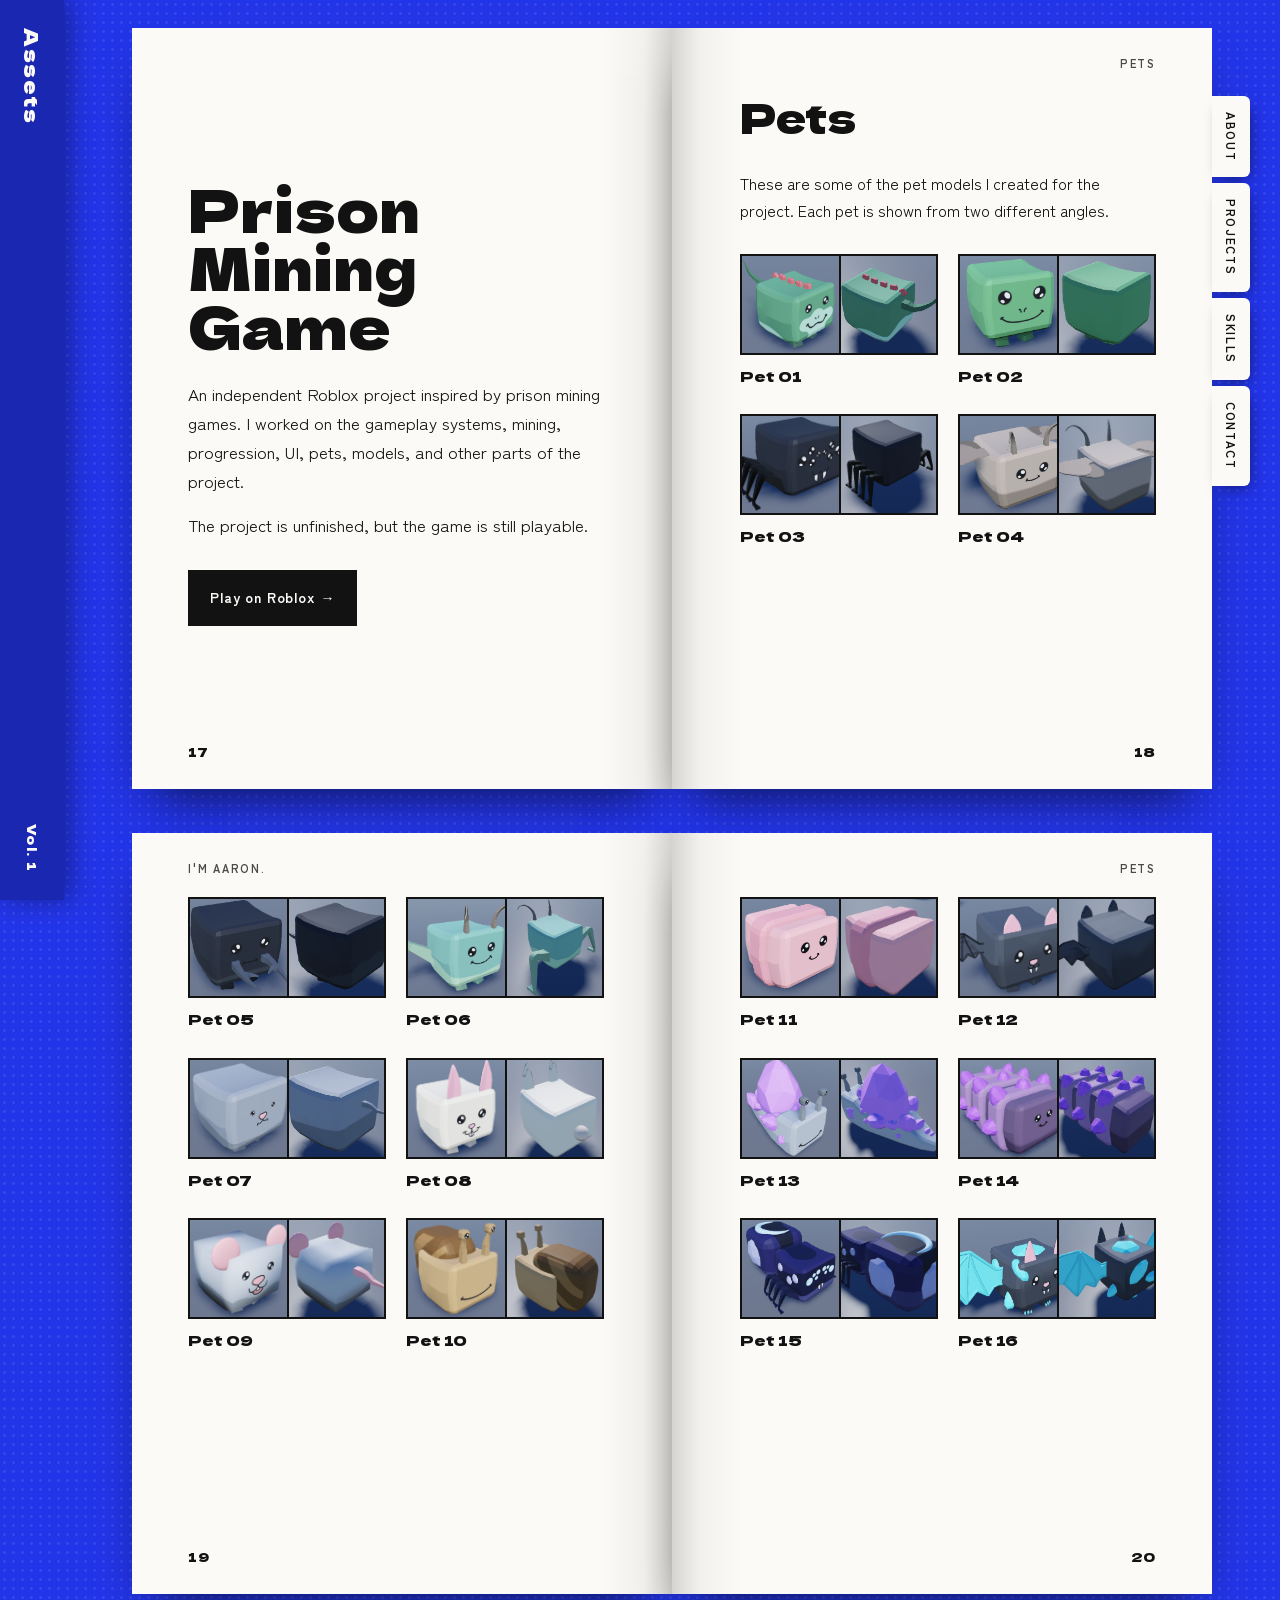
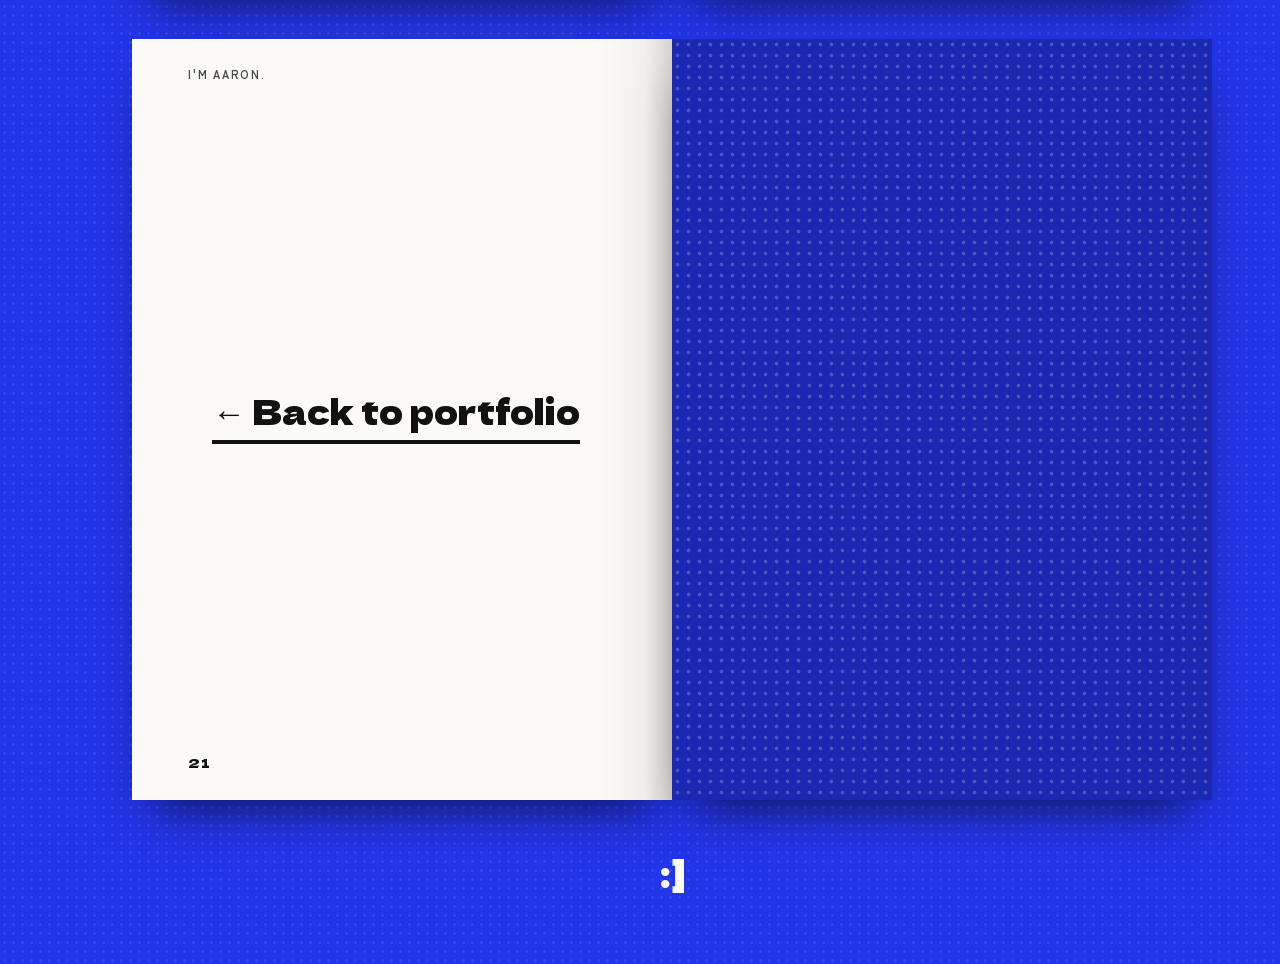
==== commit 3dd813b0: "redesign as Light Novel, Volume 1 Co-Authored-By: Claude Opus 5.5 <noreply@anthropic.com>" ====
--- a/roblox.html
+++ b/roblox.html
@@ -10,12 +10,10 @@
 
 <body>
 
-    <header class="masthead">
+    <header class="spine">
         <nav>
-            <a href="index.html" class="logo">
-                <canvas class="sigil" width="16" height="16" aria-hidden="true"></canvas>
-                <span>Assets</span>
-            </a>
+            <a href="index.html" class="logo">Assets</a>
+            <span class="spine-volume" aria-hidden="true">Vol. 1</span>
 
             <div class="nav-links">
                 <a href="index.html#about">About</a>
@@ -26,9 +24,12 @@
         </nav>
     </header>
 
-    <main>
-
-        <section class="project-page">
+    <main class="book appendix">
+
+        <!-- APPENDIX: bonus pages of the same volume -->
+
+        <section class="page verso project-page">
+
             <h1>Prison Mining Game</h1>
 
             <p>
@@ -49,155 +50,173 @@
             >
                 Play on Roblox →
             </a>
+            <span class="folio" aria-hidden="true">17</span>
         </section>
 
-
-        <!-- PETS -->
-
-        <section id="pets">
-            <h2>Pets</h2>
-
-            <p>
-                These are some of the pet models I created for the project.
-                Each pet is shown from two different angles.
-            </p>
-
-            <div class="pet-gallery">
-
-                <article class="pet-card">
-                    <h3>Pet 01</h3>
-                    <div class="pet-images">
-                        <img src="images/roblox/pets/petModel1a.png" alt="Pet 01 - view 1">
-                        <img src="images/roblox/pets/petModel1b.png" alt="Pet 01 - view 2">
-                    </div>
-                </article>
-
-                <article class="pet-card">
-                    <h3>Pet 02</h3>
-                    <div class="pet-images">
-                        <img src="images/roblox/pets/petModel2a.png" alt="Pet 02 - view 1">
-                        <img src="images/roblox/pets/petModel2b.png" alt="Pet 02 - view 2">
-                    </div>
-                </article>
-
-                <article class="pet-card">
-                    <h3>Pet 03</h3>
-                    <div class="pet-images">
-                        <img src="images/roblox/pets/petModel3a.png" alt="Pet 03 - view 1">
-                        <img src="images/roblox/pets/petModel3b.png" alt="Pet 03 - view 2">
-                    </div>
-                </article>
-
-                <article class="pet-card">
-                    <h3>Pet 04</h3>
-                    <div class="pet-images">
-                        <img src="images/roblox/pets/petModel4a.png" alt="Pet 04 - view 1">
-                        <img src="images/roblox/pets/petModel4b.png" alt="Pet 04 - view 2">
-                    </div>
-                </article>
-
-                <article class="pet-card">
-                    <h3>Pet 05</h3>
-                    <div class="pet-images">
-                        <img src="images/roblox/pets/petModel5a.png" alt="Pet 05 - view 1">
-                        <img src="images/roblox/pets/petModel5b.png" alt="Pet 05 - view 2">
-                    </div>
-                </article>
-
-                <article class="pet-card">
-                    <h3>Pet 06</h3>
-                    <div class="pet-images">
-                        <img src="images/roblox/pets/petModel6a.png" alt="Pet 06 - view 1">
-                        <img src="images/roblox/pets/petModel6b.png" alt="Pet 06 - view 2">
-                    </div>
-                </article>
-
-                <article class="pet-card">
-                    <h3>Pet 07</h3>
-                    <div class="pet-images">
-                        <img src="images/roblox/pets/petModel7a.png" alt="Pet 07 - view 1">
-                        <img src="images/roblox/pets/petModel7b.png" alt="Pet 07 - view 2">
-                    </div>
-                </article>
-
-                <article class="pet-card">
-                    <h3>Pet 08</h3>
-                    <div class="pet-images">
-                        <img src="images/roblox/pets/petModel8a.png" alt="Pet 08 - view 1">
-                        <img src="images/roblox/pets/petModel8b.png" alt="Pet 08 - view 2">
-                    </div>
-                </article>
-
-                <article class="pet-card">
-                    <h3>Pet 09</h3>
-                    <div class="pet-images">
-                        <img src="images/roblox/pets/petModel9a.png" alt="Pet 09 - view 1">
-                        <img src="images/roblox/pets/petModel9b.png" alt="Pet 09 - view 2">
-                    </div>
-                </article>
-
-                <article class="pet-card">
-                    <h3>Pet 10</h3>
-                    <div class="pet-images">
-                        <img src="images/roblox/pets/petModel10a.png" alt="Pet 10 - view 1">
-                        <img src="images/roblox/pets/petModel10b.png" alt="Pet 10 - view 2">
-                    </div>
-                </article>
-
-                <article class="pet-card">
-                    <h3>Pet 11</h3>
-                    <div class="pet-images">
-                        <img src="images/roblox/pets/petModel11a.png" alt="Pet 11 - view 1">
-                        <img src="images/roblox/pets/petModel11b.png" alt="Pet 11 - view 2">
-                    </div>
-                </article>
-
-                <article class="pet-card">
-                    <h3>Pet 12</h3>
-                    <div class="pet-images">
-                        <img src="images/roblox/pets/petModel12a.png" alt="Pet 12 - view 1">
-                        <img src="images/roblox/pets/petModel12b.png" alt="Pet 12 - view 2">
-                    </div>
-                </article>
-
-                <article class="pet-card">
-                    <h3>Pet 13</h3>
-                    <div class="pet-images">
-                        <img src="images/roblox/pets/petModel13a.png" alt="Pet 13 - view 1">
-                        <img src="images/roblox/pets/petModel13b.png" alt="Pet 13 - view 2">
-                    </div>
-                </article>
-
-                <article class="pet-card">
-                    <h3>Pet 14</h3>
-                    <div class="pet-images">
-                        <img src="images/roblox/pets/petModel14a.png" alt="Pet 14 - view 1">
-                        <img src="images/roblox/pets/petModel14b.png" alt="Pet 14 - view 2">
-                    </div>
-                </article>
-
-                <article class="pet-card">
-                    <h3>Pet 15</h3>
-                    <div class="pet-images">
-                        <img src="images/roblox/pets/petModel15a.png" alt="Pet 15 - view 1">
-                        <img src="images/roblox/pets/petModel15b.png" alt="Pet 15 - view 2">
-                    </div>
-                </article>
-
-                <article class="pet-card">
-                    <h3>Pet 16</h3>
-                    <div class="pet-images">
-                        <img src="images/roblox/pets/petModel16a.png" alt="Pet 16 - view 1">
-                        <img src="images/roblox/pets/petModel16b.png" alt="Pet 16 - view 2">
-                    </div>
-                </article>
-
-            </div>
+        <section id="pets" class="pets-chapter" aria-labelledby="pets-title">
+
+            <div class="page recto pets-page">
+                <span class="running-head" aria-hidden="true">Pets</span>
+                <h2 id="pets-title">Pets</h2>
+
+                <p>
+        These are some of the pet models I created for the project.
+        Each pet is shown from two different angles.
+                </p>
+
+                <div class="pet-gallery">
+                    <figure class="pet-card">
+                        <div class="pet-images">
+                            <img src="images/roblox/pets/petModel1a.png" alt="Pet 01 - view 1">
+                            <img src="images/roblox/pets/petModel1b.png" alt="Pet 01 - view 2">
+                        </div>
+                        <figcaption><h3>Pet 01</h3></figcaption>
+                    </figure>
+
+                    <figure class="pet-card">
+                        <div class="pet-images">
+                            <img src="images/roblox/pets/petModel2a.png" alt="Pet 02 - view 1">
+                            <img src="images/roblox/pets/petModel2b.png" alt="Pet 02 - view 2">
+                        </div>
+                        <figcaption><h3>Pet 02</h3></figcaption>
+                    </figure>
+
+                    <figure class="pet-card">
+                        <div class="pet-images">
+                            <img src="images/roblox/pets/petModel3a.png" alt="Pet 03 - view 1">
+                            <img src="images/roblox/pets/petModel3b.png" alt="Pet 03 - view 2">
+                        </div>
+                        <figcaption><h3>Pet 03</h3></figcaption>
+                    </figure>
+
+                    <figure class="pet-card">
+                        <div class="pet-images">
+                            <img src="images/roblox/pets/petModel4a.png" alt="Pet 04 - view 1">
+                            <img src="images/roblox/pets/petModel4b.png" alt="Pet 04 - view 2">
+                        </div>
+                        <figcaption><h3>Pet 04</h3></figcaption>
+                    </figure>
+                </div>
+                <span class="folio" aria-hidden="true">18</span>
+            </div>
+
+            <div class="page verso pets-page">
+                <span class="running-head" aria-hidden="true">I'm Aaron.</span>
+                <div class="pet-gallery">
+                    <figure class="pet-card">
+                        <div class="pet-images">
+                            <img src="images/roblox/pets/petModel5a.png" alt="Pet 05 - view 1">
+                            <img src="images/roblox/pets/petModel5b.png" alt="Pet 05 - view 2">
+                        </div>
+                        <figcaption><h3>Pet 05</h3></figcaption>
+                    </figure>
+
+                    <figure class="pet-card">
+                        <div class="pet-images">
+                            <img src="images/roblox/pets/petModel6a.png" alt="Pet 06 - view 1">
+                            <img src="images/roblox/pets/petModel6b.png" alt="Pet 06 - view 2">
+                        </div>
+                        <figcaption><h3>Pet 06</h3></figcaption>
+                    </figure>
+
+                    <figure class="pet-card">
+                        <div class="pet-images">
+                            <img src="images/roblox/pets/petModel7a.png" alt="Pet 07 - view 1">
+                            <img src="images/roblox/pets/petModel7b.png" alt="Pet 07 - view 2">
+                        </div>
+                        <figcaption><h3>Pet 07</h3></figcaption>
+                    </figure>
+
+                    <figure class="pet-card">
+                        <div class="pet-images">
+                            <img src="images/roblox/pets/petModel8a.png" alt="Pet 08 - view 1">
+                            <img src="images/roblox/pets/petModel8b.png" alt="Pet 08 - view 2">
+                        </div>
+                        <figcaption><h3>Pet 08</h3></figcaption>
+                    </figure>
+
+                    <figure class="pet-card">
+                        <div class="pet-images">
+                            <img src="images/roblox/pets/petModel9a.png" alt="Pet 09 - view 1">
+                            <img src="images/roblox/pets/petModel9b.png" alt="Pet 09 - view 2">
+                        </div>
+                        <figcaption><h3>Pet 09</h3></figcaption>
+                    </figure>
+
+                    <figure class="pet-card">
+                        <div class="pet-images">
+                            <img src="images/roblox/pets/petModel10a.png" alt="Pet 10 - view 1">
+                            <img src="images/roblox/pets/petModel10b.png" alt="Pet 10 - view 2">
+                        </div>
+                        <figcaption><h3>Pet 10</h3></figcaption>
+                    </figure>
+                </div>
+                <span class="folio" aria-hidden="true">19</span>
+            </div>
+
+            <div class="page recto pets-page">
+                <span class="running-head" aria-hidden="true">Pets</span>
+                <div class="pet-gallery">
+                    <figure class="pet-card">
+                        <div class="pet-images">
+                            <img src="images/roblox/pets/petModel11a.png" alt="Pet 11 - view 1">
+                            <img src="images/roblox/pets/petModel11b.png" alt="Pet 11 - view 2">
+                        </div>
+                        <figcaption><h3>Pet 11</h3></figcaption>
+                    </figure>
+
+                    <figure class="pet-card">
+                        <div class="pet-images">
+                            <img src="images/roblox/pets/petModel12a.png" alt="Pet 12 - view 1">
+                            <img src="images/roblox/pets/petModel12b.png" alt="Pet 12 - view 2">
+                        </div>
+                        <figcaption><h3>Pet 12</h3></figcaption>
+                    </figure>
+
+                    <figure class="pet-card">
+                        <div class="pet-images">
+                            <img src="images/roblox/pets/petModel13a.png" alt="Pet 13 - view 1">
+                            <img src="images/roblox/pets/petModel13b.png" alt="Pet 13 - view 2">
+                        </div>
+                        <figcaption><h3>Pet 13</h3></figcaption>
+                    </figure>
+
+                    <figure class="pet-card">
+                        <div class="pet-images">
+                            <img src="images/roblox/pets/petModel14a.png" alt="Pet 14 - view 1">
+                            <img src="images/roblox/pets/petModel14b.png" alt="Pet 14 - view 2">
+                        </div>
+                        <figcaption><h3>Pet 14</h3></figcaption>
+                    </figure>
+
+                    <figure class="pet-card">
+                        <div class="pet-images">
+                            <img src="images/roblox/pets/petModel15a.png" alt="Pet 15 - view 1">
+                            <img src="images/roblox/pets/petModel15b.png" alt="Pet 15 - view 2">
+                        </div>
+                        <figcaption><h3>Pet 15</h3></figcaption>
+                    </figure>
+
+                    <figure class="pet-card">
+                        <div class="pet-images">
+                            <img src="images/roblox/pets/petModel16a.png" alt="Pet 16 - view 1">
+                            <img src="images/roblox/pets/petModel16b.png" alt="Pet 16 - view 2">
+                        </div>
+                        <figcaption><h3>Pet 16</h3></figcaption>
+                    </figure>
+                </div>
+                <span class="folio" aria-hidden="true">20</span>
+            </div>
+
         </section>
 
-        <section class="back-link">
+        <section class="page verso back-link">
+            <span class="running-head" aria-hidden="true">I'm Aaron.</span>
             <a href="index.html">← Back to portfolio</a>
+            <span class="folio" aria-hidden="true">21</span>
         </section>
+
+        <div class="page recto page--endpaper" aria-hidden="true"></div>
 
     </main>
 
--- a/style.css
+++ b/style.css
@@ -1,22 +1,87 @@
 /*
- * SEED INSTRUMENT
- * A monochrome score: big grotesque type, small monospace annotations,
- * hairlines, and 1-bit graphics drawn by identity.js from one seed per visit.
+ * LIGHT NOVEL, VOLUME 1
+ * The portfolio as one open paperback on cobalt book cloth: paper pages,
+ * black ink, grey only as screentone dots, hot magenta for the colour insert.
  */
 
+@font-face {
+    font-family: "Dela Gothic One";
+    font-style: normal;
+    font-weight: 400;
+    font-display: swap;
+    src: url("fonts/dela-gothic-one-400-latin.woff2") format("woff2");
+    unicode-range: U+0000-00FF, U+0131, U+0152-0153, U+02BB-02BC, U+02C6, U+02DA, U+02DC, U+0304, U+0308, U+0329, U+2000-206F, U+20AC, U+2122, U+2191, U+2193, U+2212, U+2215, U+FEFF, U+FFFD;
+}
+
+@font-face {
+    font-family: "Dela Gothic One";
+    font-style: normal;
+    font-weight: 400;
+    font-display: swap;
+    src: url("fonts/dela-gothic-one-400-latin-ext.woff2") format("woff2");
+    unicode-range: U+0100-02BA, U+02BD-02C5, U+02C7-02CC, U+02CE-02D7, U+02DD-02FF, U+0304, U+0308, U+0329, U+1D00-1DBF, U+1E00-1E9F, U+1EF2-1EFF, U+2020, U+20A0-20AB, U+20AD-20C4, U+2113, U+2C60-2C7F, U+A720-A7FF;
+}
+
+@font-face {
+    font-family: "Zen Kaku Gothic New";
+    font-style: normal;
+    font-weight: 400;
+    font-display: swap;
+    src: url("fonts/zen-kaku-gothic-new-400-latin.woff2") format("woff2");
+    unicode-range: U+0000-00FF, U+0131, U+0152-0153, U+02BB-02BC, U+02C6, U+02DA, U+02DC, U+0304, U+0308, U+0329, U+2000-206F, U+20AC, U+2122, U+2191, U+2193, U+2212, U+2215, U+FEFF, U+FFFD;
+}
+
+@font-face {
+    font-family: "Zen Kaku Gothic New";
+    font-style: normal;
+    font-weight: 400;
+    font-display: swap;
+    src: url("fonts/zen-kaku-gothic-new-400-latin-ext.woff2") format("woff2");
+    unicode-range: U+0100-02BA, U+02BD-02C5, U+02C7-02CC, U+02CE-02D7, U+02DD-02FF, U+0304, U+0308, U+0329, U+1D00-1DBF, U+1E00-1E9F, U+1EF2-1EFF, U+2020, U+20A0-20AB, U+20AD-20C4, U+2113, U+2C60-2C7F, U+A720-A7FF;
+}
+
+@font-face {
+    font-family: "Zen Kaku Gothic New";
+    font-style: normal;
+    font-weight: 700;
+    font-display: swap;
+    src: url("fonts/zen-kaku-gothic-new-700-latin.woff2") format("woff2");
+    unicode-range: U+0000-00FF, U+0131, U+0152-0153, U+02BB-02BC, U+02C6, U+02DA, U+02DC, U+0304, U+0308, U+0329, U+2000-206F, U+20AC, U+2122, U+2191, U+2193, U+2212, U+2215, U+FEFF, U+FFFD;
+}
+
+@font-face {
+    font-family: "Zen Kaku Gothic New";
+    font-style: normal;
+    font-weight: 700;
+    font-display: swap;
+    src: url("fonts/zen-kaku-gothic-new-700-latin-ext.woff2") format("woff2");
+    unicode-range: U+0100-02BA, U+02BD-02C5, U+02C7-02CC, U+02CE-02D7, U+02DD-02FF, U+0304, U+0308, U+0329, U+1D00-1DBF, U+1E00-1E9F, U+1EF2-1EFF, U+2020, U+20A0-20AB, U+20AD-20C4, U+2113, U+2C60-2C7F, U+A720-A7FF;
+}
+
 :root {
-    --bg: #111;
-    --fg: #e8e8e8;
-    --muted: #aaa;
-    --faint: #949494;   /* smallest text colour: 6.2:1 on --bg */
-    --line: #2a2a2a;
-    --line-strong: #555;
-
-    --mono: ui-monospace, "Cascadia Mono", "SF Mono", Menlo, Consolas, "Liberation Mono", monospace;
-    --sans: "Helvetica Neue", Helvetica, Arial, sans-serif;
-
-    --wrap: 1000px;
-    --gutter: 25px;
+    --cloth: #2335e8;        /* book cloth: the field around the book */
+    --cloth-deep: #1a27b0;   /* the spine */
+    --paper: #fbfaf6;
+    --ink: #121212;
+    --ink-soft: #4a4a4a;     /* 8.6:1 on paper */
+    --magenta: #ff2d7a;      /* colour-insert ground and ink; never a text colour */
+
+    --display: "Dela Gothic One", "Yu Gothic", "Hiragino Sans", "Noto Sans JP", sans-serif;
+    --text: "Zen Kaku Gothic New", "Yu Gothic", "Hiragino Sans", "Noto Sans JP", sans-serif;
+
+    /* One spread fills the first viewport: two pages of 1 : 1.41 (bunko). */
+    --book: min(1200px, calc(100vw - 200px), calc((100vh - 56px) * 1.41));
+    --page-h: calc(var(--book) / 2 * 1.41);
+    --page-pad: 56px;
+    --gutter-pad: 68px;
+
+    --ease-out: cubic-bezier(0.16, 1, 0.3, 1);
+}
+
+@supports (height: 100svh) {
+    :root {
+        --book: min(1200px, calc(100vw - 200px), calc((100svh - 56px) * 1.41));
+    }
 }
 
 * {
@@ -27,16 +92,18 @@
 
 html {
     scroll-behavior: smooth;
-}
-
-/* Score paper: a faint dot grid, never brighter than #1a1a1a. */
+    scrollbar-color: var(--paper) var(--cloth-deep);
+}
+
+/* Book cloth: a fine white screentone over cobalt. */
 body {
-    background-color: var(--bg);
-    background-image: radial-gradient(rgba(255, 255, 255, 0.045) 1px, transparent 1.3px);
-    background-size: 24px 24px;
-    color: var(--fg);
-    font-family: var(--sans);
-    line-height: 1.6;
+    background-color: var(--cloth);
+    background-image: radial-gradient(rgba(255, 255, 255, 0.09) 1.1px, transparent 1.6px);
+    background-size: 9px 9px;
+    color: var(--ink);
+    font-family: var(--text);
+    font-size: 16px;
+    line-height: 1.7;
     -webkit-font-smoothing: antialiased;
 }
 
@@ -45,30 +112,25 @@
     text-decoration: none;
 }
 
-p {
-    color: var(--muted);
-}
-
 ::selection {
-    background: var(--fg);
-    color: var(--bg);
+    background: var(--magenta);
+    color: var(--ink);
 }
 
 :focus-visible {
-    outline: 2px solid var(--fg);
+    outline: 3px solid var(--magenta);
     outline-offset: 3px;
 }
 
 .skip-link {
     position: absolute;
-    z-index: 10;
-    top: 8px;
-    left: 8px;
-    padding: 8px 12px;
-    background: var(--fg);
-    color: var(--bg);
-    font-family: var(--mono);
-    font-size: 12px;
+    z-index: 20;
+    top: 10px;
+    left: 80px;
+    padding: 10px 14px;
+    background: var(--paper);
+    color: var(--ink);
+    font-weight: 700;
     transform: translateY(-200%);
 }
 
@@ -76,997 +138,1070 @@
     transform: none;
 }
 
-.wrap {
-    max-width: var(--wrap);
+
+/* SPINE AND THUMB-INDEX TABS */
+
+.spine {
+    position: fixed;
+    z-index: 10;
+    top: 0;
+    bottom: 0;
+    left: 0;
+    width: 64px;
+    background: var(--cloth-deep);
+    box-shadow: 6px 0 24px rgba(0, 0, 0, 0.35);
+}
+
+.spine nav {
+    height: 100%;
+    display: flex;
+    flex-direction: column;
+    align-items: center;
+    padding: 28px 0;
+}
+
+.spine :focus-visible {
+    outline-color: var(--paper);
+}
+
+.logo {
+    writing-mode: vertical-rl;
+    font-family: var(--display);
+    font-size: 20px;
+    letter-spacing: 0.08em;
+    color: var(--paper);
+}
+
+.spine-volume {
+    margin-top: auto;
+    writing-mode: vertical-rl;
+    font-family: var(--display);
+    font-size: 13px;
+    letter-spacing: 0.1em;
+    color: var(--paper);
+}
+
+/* Tabs stick out of the book's fore-edge, like a dictionary's thumb index. */
+.nav-links {
+    position: fixed;
+    top: 96px;
+    left: calc(50% + 32px + var(--book) / 2);
+    display: flex;
+    flex-direction: column;
+    gap: 6px;
+}
+
+.nav-links a {
+    display: block;
+    padding: 16px 9px;
+    writing-mode: vertical-rl;
+
+    background: var(--paper);
+    color: var(--ink);
+    border-radius: 0 6px 6px 0;
+    box-shadow: 4px 6px 16px -6px rgba(0, 0, 0, 0.6);
+
+    font-size: 12px;
+    font-weight: 700;
+    letter-spacing: 0.14em;
+    text-transform: uppercase;
+
+    transition: transform 200ms var(--ease-out), background 150ms ease;
+}
+
+.nav-links a:hover,
+.nav-links a[aria-current="true"] {
+    background: var(--magenta);
+    transform: translateX(4px);
+}
+
+
+/* THE BOOK */
+
+.book {
+    width: var(--book);
     margin: 0 auto;
-    padding: 0 var(--gutter);
-}
-
-.idx {
-    font-family: var(--mono);
-    font-size: 12px;
-    letter-spacing: 0.08em;
-    color: var(--faint);
-}
-
-
-/* MASTHEAD */
-
-.masthead {
-    border-bottom: 1px solid var(--line);
-}
-
-nav {
-    max-width: var(--wrap);
-    margin: auto;
-    padding: 18px var(--gutter);
-
-    display: flex;
-    flex-wrap: wrap;
-    justify-content: space-between;
-    align-items: center;
-    gap: 12px 24px;
-}
-
-.logo {
-    display: inline-flex;
-    align-items: center;
-    gap: 12px;
-
-    font-family: var(--mono);
-    font-size: 13px;
+    padding-left: 64px;
+    box-sizing: content-box;
+
+    display: grid;
+    grid-template-columns: 1fr 1fr;
+    row-gap: 44px;
+}
+
+main.book {
+    padding-top: 28px;
+}
+
+footer.book {
+    padding-top: 44px;
+    padding-bottom: 72px;
+}
+
+.chapter {
+    display: contents;
+}
+
+.page {
+    position: relative;
+    container-type: inline-size;
+    min-height: var(--page-h);
+    padding: 64px var(--page-pad) 76px;
+    background-color: var(--paper);
+    box-shadow: 0 26px 48px -22px rgba(0, 0, 0, 0.7);
+}
+
+/* The gutter: paper curving into the binding. */
+.verso {
+    padding-right: var(--gutter-pad);
+    background-image: linear-gradient(to left, rgba(18, 18, 18, 0.16), rgba(18, 18, 18, 0.04) 28px, rgba(18, 18, 18, 0) 72px);
+}
+
+.recto {
+    padding-left: var(--gutter-pad);
+    background-image: linear-gradient(to right, rgba(18, 18, 18, 0.16), rgba(18, 18, 18, 0.04) 28px, rgba(18, 18, 18, 0) 72px);
+}
+
+.running-head,
+.folio {
+    position: absolute;
+    z-index: 1;
+    font-size: 11px;
     font-weight: 700;
     letter-spacing: 0.16em;
     text-transform: uppercase;
-}
-
-.sigil {
+    color: var(--ink-soft);
+}
+
+.running-head {
+    top: 26px;
+}
+
+.folio {
+    bottom: 26px;
+    font-family: var(--display);
+    font-size: 13px;
+    font-weight: 400;
+    letter-spacing: 0.04em;
+    color: var(--ink);
+}
+
+.verso .running-head,
+.verso .folio {
+    left: var(--page-pad);
+}
+
+.recto .running-head,
+.recto .folio {
+    right: var(--page-pad);
+}
+
+/* A vertical Japanese mark, the way the genre labels its pages. */
+.page-mark {
+    position: absolute;
+    top: 64px;
+    writing-mode: vertical-rl;
+    font-family: var(--display);
+    font-size: 15px;
+    letter-spacing: 0.3em;
+    color: var(--paper);
+}
+
+.verso .page-mark {
+    left: 22px;
+}
+
+.recto .page-mark {
+    right: 22px;
+}
+
+.page-mark--ink {
+    color: var(--ink);
+}
+
+h2 {
+    margin: 4px 0 32px;
+    font-family: var(--display);
+    font-size: clamp(38px, 10cqi, 60px);
+    font-weight: 400;
+    line-height: 1;
+    letter-spacing: -0.02em;
+}
+
+
+/* Turning to a spread: a soft shadow lifts off the gutter once. */
+
+.js .page::before {
+    content: "";
+    position: absolute;
+    z-index: 2;
+    top: 0;
+    bottom: 0;
+    width: 55%;
+    opacity: 0;
+    pointer-events: none;
+}
+
+.js .verso::before {
+    right: 0;
+    background: linear-gradient(to left, rgba(18, 18, 18, 0.28), rgba(18, 18, 18, 0));
+}
+
+.js .recto::before {
+    left: 0;
+    background: linear-gradient(to right, rgba(18, 18, 18, 0.28), rgba(18, 18, 18, 0));
+}
+
+.js .page.is-turned::before {
+    animation: settle 900ms var(--ease-out) 1;
+}
+
+@keyframes settle {
+    from { opacity: 1; width: 100%; }
+    to   { opacity: 0; width: 20%; }
+}
+
+
+/* SPREAD 1: COLOUR INSERT */
+
+.page--insert {
+    display: grid;
+    place-items: center;
+    padding: 56px 40px;
+    overflow: hidden;
+    background-color: var(--magenta);
+    background-image: none;
+}
+
+/* On the insert the balloon owns the top corner, so the mark sits low. */
+.page--insert .page-mark {
+    top: auto;
+    bottom: 40px;
+    color: var(--ink);
+}
+
+.focus-lines {
+    position: absolute;
+    inset: 0;
+    width: 100%;
+    height: 100%;
+}
+
+.insert-photo {
+    position: relative;
+    width: min(70%, 380px);
+    padding: 10px;
+    background: #fff;
+    transform: rotate(-2.5deg);
+    box-shadow: 0 28px 44px -16px rgba(0, 0, 0, 0.75);
+}
+
+.profile-picture {
     display: block;
-    width: 32px;
-    height: 32px;
-    background: #000;
-    image-rendering: pixelated;
-}
-
-.nav-links {
-    display: flex;
-    flex-wrap: wrap;
-    gap: 6px 24px;
-
-    font-family: var(--mono);
-    font-size: 12px;
-    letter-spacing: 0.08em;
-    text-transform: uppercase;
-}
-
-.nav-links a {
-    color: var(--muted);
-}
-
-.nav-links a:hover {
-    color: var(--fg);
-}
-
-.nav-links .idx {
-    margin-right: 7px;
-    font-size: 11px;
-}
-
-
-/* HERO */
-
-.hero {
-    position: relative;
-    isolation: isolate;
-    min-height: 650px;
-    padding: 72px 0 40px;
-
+    width: 100%;
+    aspect-ratio: 230 / 330;
+    object-fit: cover;
+    object-position: center 38%;
+}
+
+
+/* SPREAD 1: TITLE PAGE */
+
+.page--title {
     display: flex;
     flex-direction: column;
     justify-content: center;
-
-    border-bottom: 1px solid var(--line);
-    overflow: hidden;
-}
-
-.hero-grid {
-    width: 100%;
-
-    display: grid;
-    grid-template-columns: minmax(0, 1fr) 230px;
-    align-items: center;
-    gap: 60px;
-}
-
-.small-title {
-    margin-bottom: 20px;
-
-    font-family: var(--mono);
-    font-size: 12px;
-    letter-spacing: 0.3em;
-    color: var(--faint);
+}
+
+/* "HELLO, WORLD!" is said by the photo: a manga speech balloon. */
+.balloon {
+    position: absolute;
+    z-index: 1;
+    top: 6%;
+    left: 7%;
+    padding: 18px 28px 20px;
+    background: var(--paper);
+    border: 3px solid var(--ink);
+    border-radius: 50%;
+    transform: rotate(-4deg);
+
+    font-family: var(--display);
+    font-size: clamp(15px, 4cqi, 22px);
+    letter-spacing: 0.04em;
+    line-height: 1;
+    white-space: nowrap;
+    color: var(--ink);
+}
+
+/* The tail: an ink wedge with a paper wedge inside it. */
+.balloon::before,
+.balloon::after {
+    content: "";
+    position: absolute;
+    right: 22%;
+    border-style: solid;
+    border-color: transparent;
+}
+
+.balloon::before {
+    bottom: -26px;
+    border-width: 26px 0 0 18px;
+    border-top-color: var(--ink);
+    transform: skewX(-24deg);
+}
+
+.balloon::after {
+    bottom: -18px;
+    right: calc(22% + 4px);
+    border-width: 19px 0 0 12px;
+    border-top-color: var(--paper);
+    transform: skewX(-24deg);
 }
 
 .hero h1 {
     margin-bottom: 30px;
-
-    font-size: clamp(52px, 9vw, 128px);
-    font-weight: 700;
-    line-height: 0.88;
-    letter-spacing: -0.045em;
-}
-
+    font-family: var(--display);
+    font-size: clamp(48px, 18cqi, 96px);
+    font-weight: 400;
+    line-height: 0.95;
+    letter-spacing: -0.02em;
+    text-wrap: balance;
+}
+
+/* The intro, set as the genre's famously long title. */
 .intro {
-    max-width: 600px;
-    font-size: 19px;
+    padding: 18px 0 20px;
+    border-top: 4px solid var(--ink);
+    border-bottom: 1px solid var(--ink);
+
+    font-family: var(--display);
+    font-size: clamp(19px, 5.2cqi, 26px);
+    line-height: 1.35;
+    color: var(--ink);
+    text-wrap: balance;
 }
 
 .buttons {
     display: flex;
     flex-wrap: wrap;
     gap: 12px;
-    margin-top: 36px;
+    margin-top: 34px;
 }
 
 .button {
     display: inline-block;
-    padding: 13px 18px;
-
-    background: var(--fg);
-    color: var(--bg);
-    border: 1px solid var(--fg);
-
-    font-family: var(--mono);
-    font-size: 12px;
+    padding: 14px 20px;
+    background: var(--ink);
+    color: var(--paper);
+    border: 2px solid var(--ink);
+
+    font-size: 14px;
+    font-weight: 700;
+    letter-spacing: 0.06em;
+
+    transition: background 150ms ease, color 150ms ease;
+}
+
+.button:hover {
+    background: var(--magenta);
+    color: var(--ink);
+}
+
+.button.secondary {
+    background: transparent;
+    color: var(--ink);
+}
+
+.button.secondary:hover {
+    background: var(--magenta);
+}
+
+.volume-mark {
+    position: absolute;
+    top: 64px;
+    right: 22px;
+    writing-mode: vertical-rl;
+    font-family: var(--display);
+    font-size: 15px;
     letter-spacing: 0.12em;
-    text-transform: uppercase;
-
-    transition: background 150ms ease, color 150ms ease, border-color 150ms ease;
-}
-
-.button:hover {
-    background: var(--bg);
-    color: var(--fg);
-}
-
-.button.secondary {
-    background: var(--bg);
-    color: var(--fg);
-    border-color: var(--line-strong);
-}
-
-.button.secondary:hover {
-    border-color: var(--fg);
-}
-
-/* Roll: a short misregistration on the headline. */
-.hero h1.is-rolling {
-    animation: misregister 320ms steps(4) 1;
-}
-
-@keyframes misregister {
-    0%   { transform: translateX(0);    clip-path: inset(0 0 0 0); }
-    25%  { transform: translateX(-4px); clip-path: inset(0 0 55% 0); }
-    50%  { transform: translateX(5px);  clip-path: inset(40% 0 0 0); }
-    75%  { transform: translateX(-2px); clip-path: inset(0 0 20% 0); }
-    100% { transform: translateX(0);    clip-path: inset(0 0 0 0); }
-}
-
-
-/* Portrait: the photo, re-printed as 1-bit by identity.js. Hover for the original. */
-
-.portrait {
-    justify-self: end;
-    width: 230px;
-}
-
-.portrait-frame {
-    position: relative;
-    aspect-ratio: 230 / 330;
-    padding: 6px;
-    background: #000;
-    border: 1px solid var(--fg);
-}
-
-/* A second, offset frame: a print slightly out of register. */
-.portrait-frame::after {
+}
+
+
+/* SPREAD 2: CONTENTS */
+
+.page--contents h2 {
+    margin-bottom: 36px;
+}
+
+.contents,
+.contents-episodes {
+    list-style: none;
+}
+
+.contents a {
+    display: flex;
+    align-items: baseline;
+    gap: 10px;
+    padding: 6px 0;
+}
+
+.contents > li > a {
+    font-size: 18px;
+    font-weight: 700;
+}
+
+.contents-episodes {
+    margin: 2px 0 8px 22px;
+}
+
+.contents-episodes a {
+    padding: 3px 0;
+    font-size: 15px;
+}
+
+.leader {
+    flex: 1;
+    min-width: 24px;
+    border-bottom: 2px dotted var(--ink-soft);
+    transform: translateY(-5px);
+}
+
+.pg {
+    min-width: 2ch;
+    text-align: right;
+    font-family: var(--display);
+    font-size: 14px;
+    font-variant-numeric: tabular-nums;
+}
+
+.contents a:hover span:first-child {
+    background: var(--magenta);
+}
+
+
+/* SPREAD 2: PROSE, set like a translated light novel */
+
+.about-body p {
+    max-width: 64ch;
+    font-size: 16.5px;
+    line-height: 1.9;
+}
+
+.about-body p + p {
+    margin-top: 0.4em;
+    text-indent: 1.6em;
+}
+
+
+/* SPREAD 3: STATUS WINDOW */
+
+.page--status::after {
     content: "";
     position: absolute;
-    z-index: -1;
-    inset: -1px;
-    border: 1px solid var(--line-strong);
-    transform: translate(10px, 10px);
-}
-
-.profile-picture {
-    display: block;
-    width: 100%;
-    height: 100%;
-    object-fit: cover;
-    object-position: center 38%;
-    transition: opacity 300ms ease;
-}
-
-.portrait-dither {
-    position: absolute;
-    top: 6px;
-    left: 6px;
-    width: calc(100% - 12px);
-    height: calc(100% - 12px);
-    image-rendering: pixelated;
-    transition: opacity 300ms ease;
-}
-
-.portrait-frame.is-dithered .profile-picture {
-    opacity: 0;
-}
-
-.portrait-frame.is-dithered:hover .profile-picture {
-    opacity: 1;
-}
-
-.portrait-frame.is-dithered:hover .portrait-dither {
-    opacity: 0;
-}
-
-.portrait figcaption {
-    display: flex;
-    justify-content: space-between;
-    margin-top: 16px;
-
-    font-family: var(--mono);
-    font-size: 11px;
-    letter-spacing: 0.08em;
-    text-transform: uppercase;
-    color: var(--faint);
-}
-
-
-/* Readout: the instrument panel. */
-
-.readout {
-    width: 100%;
-    margin-top: 64px;
-
-    display: flex;
-    flex-wrap: wrap;
-    align-items: center;
-    gap: 10px 14px;
-
-    font-family: var(--mono);
-    font-size: 11px;
-    letter-spacing: 0.06em;
-    color: var(--faint);
-}
-
-.readout[hidden] {
-    display: none;
-}
-
-.identity-roll {
-    flex: none;
-    padding: 7px 12px;
-
-    background: var(--bg);
-    color: #ddd;
-    border: 1px solid var(--line-strong);
-
-    font: inherit;
-    text-transform: uppercase;
-    letter-spacing: 0.1em;
-    cursor: pointer;
-}
-
-.identity-roll:hover {
-    color: #fff;
-    border-color: var(--fg);
-}
-
-.identity-seed,
-.readout-data {
-    min-width: 0;
-    padding: 2px 6px;
-    background: rgba(17, 17, 17, 0.88);
-    white-space: nowrap;
-    overflow: hidden;
-    text-overflow: ellipsis;
-}
-
-.identity-seed {
-    color: var(--muted);
-}
-
-
-/* Generative banner (identity.js). Text sits on at most ~8% white. */
-
-.identity {
-    position: absolute;
-    z-index: -1;
-    inset: 0;
-    overflow: hidden;
+    left: 0;
+    right: 0;
+    bottom: 0;
+    height: 42%;
+    background-image: radial-gradient(var(--ink) 1.1px, transparent 1.5px);
+    background-size: 7px 7px;
+    -webkit-mask-image: linear-gradient(transparent, #000);
+    mask-image: linear-gradient(transparent, #000);
+    opacity: 0.4;
     pointer-events: none;
 }
 
-.identity-canvas {
-    position: absolute;
-    top: 0;
-    left: 0;
-    opacity: 0.22;
-    image-rendering: pixelated;
-}
-
-/* First gradient: fades the banner's top and bottom edges into the page.
-   Second: dims the art to about 8% white behind the content column, so that
-   text stays at WCAG AA even on top of a solid block of lit pixels. */
-.identity-scrim {
-    position: absolute;
-    inset: 0;
-    background:
-        linear-gradient(
-            rgb(17, 17, 17),
-            rgba(17, 17, 17, 0) 15%,
-            rgba(17, 17, 17, 0) 80%,
-            rgb(17, 17, 17)
-        ),
-        linear-gradient(
-            to right,
-            rgba(17, 17, 17, 0),
-            rgba(17, 17, 17, 0.65) calc(50% - 500px),
-            rgba(17, 17, 17, 0.65) calc(50% + 500px),
-            rgba(17, 17, 17, 0)
-        );
-}
-
-
-/* SECTIONS */
-
-.section {
-    padding: 120px 0;
-    border-bottom: 1px solid var(--line);
-}
-
-.section-head {
-    display: grid;
-    grid-template-columns: auto minmax(0, 1fr);
-    align-items: end;
-    gap: 0 18px;
-    margin-bottom: 56px;
-}
-
-.section-head .idx {
-    padding-bottom: 0.9em;
-}
-
-.section-head h2 {
-    font-size: clamp(44px, 7.5vw, 92px);
+.status-window {
+    position: relative;
+    z-index: 1;
+    padding: 26px 26px 28px;
+    background: var(--paper);
+    border: 6px double var(--ink);
+}
+
+.status-group + .status-group {
+    margin-top: 22px;
+    padding-top: 20px;
+    border-top: 1px dashed var(--ink);
+}
+
+.status-group h3 {
+    margin-bottom: 10px;
+    font-size: 15px;
     font-weight: 700;
-    line-height: 0.9;
-    letter-spacing: -0.045em;
-}
-
-/* A strip of 1-bit noise under each heading. */
-.rule {
-    grid-column: 1 / -1;
-    display: block;
-    width: 100%;
-    height: 9px;
-    margin-top: 22px;
-    opacity: 0.55;
-    image-rendering: pixelated;
-}
-
-
-/* ABOUT */
-
-.about-grid {
-    display: grid;
-    grid-template-columns: minmax(0, 1fr) 250px;
-    gap: 64px;
-}
-
-.about-body p {
-    max-width: 640px;
-    margin-bottom: 20px;
-    font-size: 17px;
-}
-
-.about-body p:first-child {
-    margin-bottom: 32px;
-    font-size: 23px;
-    line-height: 1.45;
-    letter-spacing: -0.01em;
-    color: var(--fg);
-}
-
-.marginalia {
-    align-self: start;
-    padding-top: 14px;
-    border-top: 1px solid var(--fg);
-
-    font-family: var(--mono);
-    font-size: 11px;
-    letter-spacing: 0.06em;
-    text-transform: uppercase;
-}
-
-.marginalia-title {
-    margin-bottom: 10px;
-    color: var(--faint);
-}
-
-.marginalia dl {
-    margin-bottom: 28px;
-}
-
-.marginalia dl div {
-    display: flex;
-    justify-content: space-between;
-    gap: 12px;
-    padding: 7px 0;
-    border-bottom: 1px dashed var(--line-strong);
-}
-
-.marginalia dt {
-    color: var(--faint);
-}
-
-.marginalia dd {
-    color: var(--fg);
-    text-align: right;
-}
-
-
-/* PROJECTS: plates, each with its own generated sigil. */
-
-.projects {
-    display: grid;
-    grid-template-columns: 1fr 1fr;
-    gap: 72px 24px;
-    padding-bottom: 56px;
-}
-
-.project:nth-child(even) {
-    transform: translateY(56px);
-}
-
-.project {
-    display: flex;
-    flex-direction: column;
-    background: var(--bg);
-    border: 1px solid var(--line);
-    transition: border-color 200ms ease;
-}
-
-.project:hover,
-.project:focus-within {
-    border-color: #777;
-}
-
-.glyph {
-    display: none;
-    width: 100%;
-    aspect-ratio: 2 / 1;
-    background: #0b0b0b;
-    border-bottom: 1px solid var(--line);
-    image-rendering: pixelated;
-}
-
-.js .glyph {
-    display: block;
-}
-
-.project-body {
-    flex: 1;
-    display: flex;
-    flex-direction: column;
-    padding: 22px 24px 24px;
-}
-
-.project-top {
-    display: flex;
-    justify-content: space-between;
-    align-items: baseline;
-    gap: 16px;
-    margin-bottom: 26px;
-
-    font-family: var(--mono);
-    font-size: 11px;
-    letter-spacing: 0.08em;
-    text-transform: uppercase;
-    color: var(--faint);
-}
-
-.project-top span:first-child {
-    font-size: 30px;
-    letter-spacing: -0.02em;
-    color: var(--fg);
-}
-
-.project-top span:last-child {
-    text-align: right;
-}
-
-.project h3 {
-    margin-bottom: 12px;
-    font-size: 26px;
-    line-height: 1.1;
-    letter-spacing: -0.02em;
-}
-
-.project p {
-    font-size: 14px;
-}
-
-.project-links {
-    margin-top: auto;
-    padding-top: 26px;
-
-    display: flex;
-    flex-wrap: wrap;
-    gap: 8px 22px;
-
-    font-family: var(--mono);
-    font-size: 12px;
-    letter-spacing: 0.06em;
-    text-transform: uppercase;
-}
-
-.project-links a {
-    color: var(--fg);
-    border-bottom: 1px solid var(--line-strong);
-}
-
-.project-links a:hover {
-    border-color: var(--fg);
-}
-
-
-/* SKILLS: every word gets its own barcode, derived from its letters. */
-
-.skills-list {
-    display: grid;
-    grid-template-columns: repeat(3, 1fr);
-    gap: 40px;
-}
-
-.skills-list h3 {
-    margin-bottom: 18px;
-
-    font-family: var(--mono);
-    font-size: 12px;
-    font-weight: 400;
-    letter-spacing: 0.12em;
-    text-transform: uppercase;
-    color: var(--faint);
-}
-
-/* A blinking block cursor: still learning. */
-.learning h3::after {
-    content: "";
-    display: inline-block;
-    width: 8px;
-    height: 12px;
-    margin-left: 6px;
-    vertical-align: -1px;
-    background: var(--fg);
-    animation: blink 1.1s steps(1) infinite;
-}
-
-@keyframes blink {
-    50% { opacity: 0; }
+    letter-spacing: 0.04em;
+}
+
+.status-group h3::before {
+    content: "【";
+    content: "【" / "";
+}
+
+.status-group h3::after {
+    content: "】";
+    content: "】" / "";
 }
 
 .tags {
     list-style: none;
     display: flex;
     flex-wrap: wrap;
-    gap: 10px;
-}
-
-.tags li {
-    position: relative;
-    padding: 6px 10px 15px;
-    border: 1px solid var(--line);
-    font-size: 15px;
-}
-
-.tags li::after {
-    content: "";
-    position: absolute;
-    left: 10px;
-    right: 10px;
-    bottom: 5px;
-    height: 5px;
-    background: var(--code, none);
-    opacity: 0.7;
-}
-
-
-/* EDUCATION */
+    row-gap: 4px;
+    font-size: 16px;
+}
+
+.tags li:not(:last-child)::after {
+    content: "／";
+    content: "／" / "";
+    margin: 0 0.45em;
+    color: var(--ink-soft);
+}
+
+
+/* SPREAD 3: EDUCATION */
+
+.plate {
+    display: none;
+    width: 100%;
+    aspect-ratio: 4 / 3;
+    margin: 0 0 26px;
+    background: var(--paper);
+    border: 2px solid var(--ink);
+}
+
+.js .plate {
+    display: block;
+}
+
+.plate--wide {
+    aspect-ratio: 3 / 2;
+}
 
 .education-item {
     display: grid;
     grid-template-columns: minmax(0, 1fr) auto;
     align-items: end;
-    gap: 8px 24px;
-    padding: 28px;
-    border: 1px solid var(--line);
-    background: var(--bg);
+    gap: 6px 20px;
+    padding-top: 18px;
+    border-top: 4px solid var(--ink);
 }
 
 .education-item h3 {
-    margin-bottom: 8px;
-    font-size: clamp(26px, 4vw, 40px);
+    margin-bottom: 4px;
+    font-family: var(--display);
+    font-size: clamp(24px, 7cqi, 34px);
+    font-weight: 400;
+    line-height: 1.1;
+}
+
+.education-item p {
+    font-size: 16px;
+    color: var(--ink-soft);
+}
+
+.education-item > span {
+    font-family: var(--display);
+    font-size: 15px;
+    white-space: nowrap;
+}
+
+
+/* PROJECTS: chapter opener and one episode per page */
+
+.page--opener {
+    display: flex;
+    flex-direction: column;
+}
+
+.plate--opener {
+    flex: 1;
+    aspect-ratio: auto;
+    min-height: 320px;
+}
+
+.page--opener h2 {
+    margin: 0;
+    font-size: clamp(48px, 17cqi, 96px);
+}
+
+/* The episode number and title lock up as one heading line. */
+.ep-head {
+    display: flex;
+    align-items: baseline;
+    gap: 16px;
+    margin-bottom: 14px;
+}
+
+.ep-number {
+    flex: none;
+    font-family: var(--display);
+    font-size: 44px;
     line-height: 1;
-    letter-spacing: -0.03em;
-}
-
-.education-item > span {
-    font-family: var(--mono);
+    color: var(--ink);
+}
+
+.project h3 {
+    font-family: var(--display);
+    font-size: clamp(24px, 6.4cqi, 32px);
+    font-weight: 400;
+    line-height: 1.15;
+    text-wrap: balance;
+}
+
+/* The stack is the episode's credit line, after the text. */
+.project .ep-stack {
+    margin-top: 14px;
     font-size: 13px;
-    color: var(--faint);
-}
-
-.timeline {
-    grid-column: 1 / -1;
-    display: none;
-    margin-top: 28px;
-}
-
-.js .timeline {
-    display: block;
-}
-
-.timeline-canvas {
-    display: block;
-    width: 100%;
-    height: 9px;
-    image-rendering: pixelated;
-}
-
-.timeline-labels {
-    position: relative;
-    height: 22px;
-    margin-top: 8px;
-
-    font-family: var(--mono);
-    font-size: 10px;
-    letter-spacing: 0.08em;
-    text-transform: uppercase;
-    color: var(--faint);
-}
-
-.timeline-labels span {
-    position: absolute;
-    top: 0;
-    white-space: nowrap;
-}
-
-.timeline-labels .now {
-    color: var(--fg);
-    transform: translateX(-100%);
-}
-
-
-/* CONTACT */
+    letter-spacing: 0.04em;
+    color: var(--ink-soft);
+}
+
+.project p {
+    max-width: 64ch;
+    font-size: 16px;
+    line-height: 1.75;
+}
+
+.project-links {
+    margin-top: 22px;
+    display: flex;
+    flex-wrap: wrap;
+    gap: 10px 22px;
+    font-size: 14px;
+    font-weight: 700;
+    letter-spacing: 0.04em;
+}
+
+.project-links a {
+    padding: 2px 0;
+    border-bottom: 2px solid var(--ink);
+}
+
+.project-links a:hover {
+    background: var(--magenta);
+}
+
+
+/* CONTACT, set as the afterword */
 
 .contact-intro {
-    margin-bottom: 32px;
+    margin-bottom: 26px;
     font-size: 17px;
 }
 
 .contact-links {
     display: flex;
     flex-direction: column;
-    border-top: 1px solid var(--line);
+    border-top: 4px solid var(--ink);
 }
 
 .contact-links a {
+    padding: 12px 6px;
+    border-bottom: 1px solid var(--ink);
+    font-family: var(--display);
+    font-size: clamp(28px, 9cqi, 44px);
+    line-height: 1.15;
+    transition: background 150ms ease, padding 200ms var(--ease-out);
+}
+
+.contact-links a:hover,
+.contact-links a:focus-visible {
+    padding-left: 20px;
+    background: var(--magenta);
+}
+
+.contact-links > span {
+    padding-top: 16px;
+    font-size: 15px;
+    color: var(--ink-soft);
+}
+
+
+/* LAST SPREAD: colophon and back endpaper */
+
+.page--colophon {
+    display: flex;
+    flex-direction: column;
+}
+
+.page--colophon > p {
+    margin-bottom: auto;
+    font-family: var(--display);
+    font-size: clamp(64px, 22cqi, 96px);
+    line-height: 1;
+}
+
+.colophon {
+    margin-top: 40px;
+    border-top: 4px solid var(--ink);
+    font-size: 14px;
+}
+
+.colophon div {
     display: flex;
     justify-content: space-between;
-    align-items: baseline;
     gap: 16px;
-    padding: 22px 10px;
-    border-bottom: 1px solid var(--line);
-
-    font-size: clamp(30px, 6vw, 60px);
+    padding: 10px 0;
+    border-bottom: 1px solid var(--ink);
+}
+
+.colophon dt {
     font-weight: 700;
+    letter-spacing: 0.06em;
+}
+
+.colophon dd {
+    font-family: var(--display);
+    text-align: right;
+}
+
+.colophon[hidden],
+.reprint[hidden] {
+    display: none;
+}
+
+.reprint {
+    align-self: flex-start;
+    margin-top: 22px;
+    padding: 12px 18px;
+    background: var(--paper);
+    color: var(--ink);
+    border: 2px solid var(--ink);
+    font: inherit;
+    font-size: 14px;
+    font-weight: 700;
+    letter-spacing: 0.06em;
+    cursor: pointer;
+    transition: background 150ms ease;
+}
+
+.reprint:hover {
+    background: var(--magenta);
+}
+
+.page--endpaper {
+    background-color: var(--cloth-deep);
+    background-image: radial-gradient(rgba(251, 250, 246, 0.22) 1.6px, transparent 2.2px);
+    background-size: 11px 11px;
+}
+
+
+/* ROBLOX PAGE: appendix pages of the same volume */
+
+.pets-chapter {
+    display: contents;
+}
+
+.project-page {
+    display: flex;
+    flex-direction: column;
+    justify-content: center;
+}
+
+.project-page h1 {
+    margin-bottom: 26px;
+    font-family: var(--display);
+    font-size: clamp(40px, 14cqi, 80px);
+    font-weight: 400;
     line-height: 1;
-    letter-spacing: -0.035em;
-
-    transition: background 150ms ease, color 150ms ease, padding 200ms ease;
-}
-
-.contact-links a:hover,
-.contact-links a:focus-visible {
-    padding-left: 22px;
-    background: var(--fg);
-    color: var(--bg);
-}
-
-.contact-links .meta {
-    font-family: var(--mono);
-    font-size: 11px;
-    font-weight: 400;
-    letter-spacing: 0.08em;
-    text-transform: uppercase;
-    color: var(--faint);
-}
-
-.contact-links a:hover .meta,
-.contact-links a:focus-visible .meta {
-    color: #3a3a3a;
-}
-
-.contact-links > span {
-    padding: 18px 10px;
-    font-family: var(--mono);
-    font-size: 13px;
-    color: var(--faint);
-}
-
-
-/* FOOTER */
-
-footer {
-    max-width: var(--wrap);
-    margin: auto;
-    padding: 48px var(--gutter) 72px;
-
-    display: flex;
-    flex-wrap: wrap;
-    justify-content: space-between;
-    align-items: flex-end;
-    gap: 16px;
-
-    font-family: var(--mono);
-    font-size: 13px;
-    color: var(--faint);
-}
-
-footer p {
-    font-size: 56px;
-    line-height: 1;
-    color: var(--fg);
-}
-
-.footer-seed {
-    font-size: 11px;
-    letter-spacing: 0.06em;
-    text-transform: uppercase;
-}
-
-.footer-seed[hidden] {
-    display: none;
-}
-
-
-/* Fixed coordinate readout, only where the margins are wide enough. */
-
-.scroll-readout {
-    position: fixed;
-    z-index: 5;
-    right: 16px;
-    bottom: 16px;
-    display: none;
-    padding: 6px 10px;
-
-    background: rgba(17, 17, 17, 0.92);
-    border: 1px solid var(--line);
-
-    font-family: var(--mono);
-    font-size: 11px;
-    letter-spacing: 0.06em;
-    text-transform: uppercase;
-    color: var(--faint);
-}
-
-@media (min-width: 1400px) {
-    .scroll-readout:not([hidden]) {
-        display: block;
-    }
-}
-
-
-/* ROBLOX PROJECT PAGE */
-
-main:not(.score) {
-    max-width: var(--wrap);
-    margin: auto;
-    padding: 0 var(--gutter);
-}
-
-.project-page {
-    max-width: 900px;
-    margin: 0 auto;
-    padding: 96px 0 48px;
-    border-bottom: 1px solid var(--line);
-}
-
-.project-page h1 {
-    margin-bottom: 28px;
-    font-size: clamp(44px, 7.5vw, 92px);
-    line-height: 0.9;
-    letter-spacing: -0.045em;
+    text-wrap: balance;
 }
 
 .project-page p {
-    max-width: 700px;
-    margin-bottom: 20px;
+    max-width: 64ch;
+    margin-bottom: 16px;
     font-size: 17px;
-    line-height: 1.7;
 }
 
 .project-page .button {
-    margin-top: 12px;
-}
-
-#pets {
-    max-width: 1000px;
-    margin: 0 auto;
-    padding: 72px 0 96px;
-}
-
-#pets h2 {
-    margin-bottom: 16px;
-    font-size: clamp(36px, 5vw, 60px);
-    line-height: 1;
-    letter-spacing: -0.04em;
-}
-
-#pets > p {
-    max-width: 700px;
-    margin-bottom: 40px;
-}
-
+    align-self: flex-start;
+    margin-top: 14px;
+}
+
+.pets-page > p {
+    max-width: 64ch;
+    margin-bottom: 30px;
+}
+
+/* Each pet is one captioned plate: two views under a single ink frame. */
 .pet-gallery {
     display: grid;
-    grid-template-columns: repeat(2, 1fr);
-    gap: 24px;
+    grid-template-columns: repeat(2, minmax(0, 1fr));
+    gap: 26px 20px;
 }
 
 .pet-card {
-    padding: 18px;
-    background: var(--bg);
-    border: 1px solid var(--line);
-}
-
-.pet-card h3 {
-    margin-bottom: 14px;
-
-    font-family: var(--mono);
-    font-size: 12px;
-    font-weight: 400;
-    letter-spacing: 0.12em;
-    text-transform: uppercase;
-    color: var(--faint);
+    margin: 0;
 }
 
 .pet-images {
     display: grid;
     grid-template-columns: 1fr 1fr;
-    gap: 8px;
+    border: 2px solid var(--ink);
 }
 
 .pet-images img {
     display: block;
     width: 100%;
     aspect-ratio: 1 / 1;
-    object-fit: contain;
-    background: #0b0b0b;
-    border: 1px solid var(--line);
+    object-fit: cover;
+    background: var(--paper);
+}
+
+.pet-images img + img {
+    border-left: 2px solid var(--ink);
+}
+
+.pet-card figcaption {
+    margin-top: 8px;
+}
+
+.pet-card h3 {
+    font-family: var(--display);
+    font-size: 15px;
+    font-weight: 400;
 }
 
 .back-link {
-    padding: 0 0 72px;
+    display: grid;
+    place-items: center;
+}
+
+.back-link a {
+    font-family: var(--display);
+    font-size: clamp(26px, 8cqi, 40px);
+    border-bottom: 4px solid var(--ink);
+}
+
+.back-link a:hover {
+    background: var(--magenta);
+}
+
+footer:not(.book) {
+    padding: 40px 0 56px 64px;
     text-align: center;
-
-    font-family: var(--mono);
-    font-size: 12px;
-    letter-spacing: 0.1em;
-    text-transform: uppercase;
-}
-
-.back-link a {
-    border-bottom: 1px solid var(--line-strong);
-}
-
-.back-link a:hover {
-    border-color: var(--fg);
-}
-
-
-/* MOBILE */
-
-@media (max-width: 860px) {
-
-    .about-grid {
+    font-family: var(--display);
+    font-size: 40px;
+    color: var(--paper);
+}
+
+
+/* SMALLER SCREENS: one page at a time, spine becomes the top edge */
+
+@media (max-width: 1099px) {
+
+    :root {
+        --book: min(680px, calc(100vw - 24px));
+        --page-pad: 26px;
+        --gutter-pad: 26px;
+    }
+
+    .spine {
+        position: static;
+        width: auto;
+        box-shadow: none;
+    }
+
+    .spine nav {
+        flex-direction: row;
+        flex-wrap: wrap;
+        justify-content: space-between;
+        gap: 12px;
+        padding: 14px 16px;
+    }
+
+    .logo,
+    .spine-volume {
+        writing-mode: horizontal-tb;
+    }
+
+    .spine-volume {
+        display: none;
+    }
+
+    .nav-links {
+        position: static;
+        flex-direction: row;
+        flex-wrap: wrap;
+        gap: 6px;
+    }
+
+    .nav-links a {
+        writing-mode: horizontal-tb;
+        padding: 8px 10px;
+        border-radius: 4px;
+        box-shadow: none;
+    }
+
+    .nav-links a:hover,
+    .nav-links a[aria-current="true"] {
+        transform: none;
+    }
+
+    .skip-link {
+        left: 10px;
+    }
+
+    .book {
+        padding-left: 0;
         grid-template-columns: 1fr;
-        gap: 40px;
-    }
-
-    .marginalia {
-        max-width: 420px;
+        row-gap: 16px;
+    }
+
+    main.book {
+        padding-top: 16px;
+    }
+
+    footer.book {
+        padding-top: 16px;
+        padding-bottom: 40px;
+    }
+
+    .page {
+        min-height: 0;
+        padding: 56px var(--page-pad) 64px;
+    }
+
+    .verso,
+    .recto {
+        padding-left: var(--page-pad);
+        padding-right: var(--page-pad);
+        background-image: linear-gradient(to right, rgba(18, 18, 18, 0.1), rgba(18, 18, 18, 0) 18px);
+    }
+
+    .verso .running-head,
+    .verso .folio,
+    .recto .running-head,
+    .recto .folio {
+        left: auto;
+        right: var(--page-pad);
+    }
+
+    .page-mark,
+    .volume-mark {
+        right: 8px;
+        left: auto;
+        top: 52px;
+        font-size: 13px;
+    }
+
+    .verso .page-mark {
+        left: auto;
+        right: 8px;
+    }
+
+    .page--insert {
+        padding: 48px 24px;
+    }
+
+    .insert-photo {
+        width: min(72%, 320px);
+    }
+
+    .plate--opener {
+        min-height: 0;
+        aspect-ratio: 4 / 3;
+    }
+
+    .page--endpaper {
+        min-height: 96px;
+    }
+
+    .pet-gallery {
+        gap: 20px 14px;
+    }
+
+    .back-link {
+        min-height: 200px;
+    }
+
+    footer:not(.book) {
+        padding-left: 0;
     }
 
 }
 
 @media (max-width: 700px) {
 
-    :root {
-        --gutter: 20px;
+    /* One phone screen holds the photo, the name and both actions. */
+    .spine nav {
+        gap: 8px;
+        padding: 10px 12px;
+    }
+
+    .logo {
+        font-size: 16px;
     }
 
     .nav-links {
-        gap: 6px 16px;
+        gap: 4px;
+    }
+
+    .nav-links a {
+        padding: 6px 6px;
         font-size: 11px;
-    }
-
-    .nav-links .idx {
-        display: none;
-    }
-
-    .hero {
-        min-height: 550px;
-        padding-top: 56px;
-    }
-
-    .hero-grid {
-        grid-template-columns: 1fr;
-        gap: 56px;
-    }
-
-    .portrait {
-        justify-self: center;
-    }
-
-    .readout {
-        margin-top: 56px;
-    }
-
-    .section {
-        padding: 88px 0;
-    }
-
-    .section-head {
-        margin-bottom: 40px;
-    }
-
-    .about-body p:first-child {
-        font-size: 20px;
-    }
-
-    .projects {
-        grid-template-columns: 1fr;
-        gap: 24px;
-        padding-bottom: 0;
-    }
-
-    .project:nth-child(even) {
-        transform: none;
-    }
-
-    .skills-list {
-        grid-template-columns: 1fr;
-        gap: 36px;
-    }
+        letter-spacing: 0.03em;
+    }
+
+    main.book {
+        padding-top: 12px;
+    }
+
+    .book {
+        row-gap: 12px;
+    }
+
+    .page--insert {
+        padding: 30px 16px 22px;
+    }
+
+    .insert-photo {
+        width: 44%;
+        padding: 7px;
+    }
+
+    .balloon {
+        top: 10px;
+        left: 10px;
+        padding: 10px 16px 12px;
+        border-width: 2px;
+        font-size: 13px;
+    }
+
+    .balloon::before {
+        bottom: -18px;
+        border-width: 18px 0 0 12px;
+    }
+
+    .balloon::after {
+        bottom: -13px;
+        right: calc(22% + 3px);
+        border-width: 13px 0 0 8px;
+    }
+
+    .page--title {
+        padding-top: 32px;
+        padding-bottom: 44px;
+    }
+
+    .hero h1 {
+        margin-bottom: 18px;
+    }
+
+    .intro {
+        padding: 12px 0 14px;
+        font-size: 17px;
+    }
+
+    .buttons {
+        margin-top: 20px;
+    }
+
+}
+
+@media (max-width: 420px) {
 
     .education-item {
         grid-template-columns: 1fr;
-        padding: 22px;
-    }
-
-    .contact-links a {
-        padding-left: 4px;
-        padding-right: 4px;
-    }
-
-    .pet-gallery {
-        grid-template-columns: 1fr;
-    }
-
-    .pet-images {
-        gap: 8px;
     }
 
 }
@@ -1089,24 +1224,13 @@
 
 }
 
-/* System colours replace ours here: drop the art, keep the photo. */
 @media (forced-colors: active), print {
 
-    .identity,
-    .readout,
-    .sigil,
-    .glyph,
-    .rule,
-    .timeline,
-    .portrait-dither,
-    .portrait-frame::after,
-    .scroll-readout,
-    .footer-seed {
+    .focus-lines,
+    .plate,
+    .page::before,
+    .page--status::after {
         display: none !important;
     }
 
-    .portrait-frame.is-dithered .profile-picture {
-        opacity: 1;
-    }
-
-}
+}
